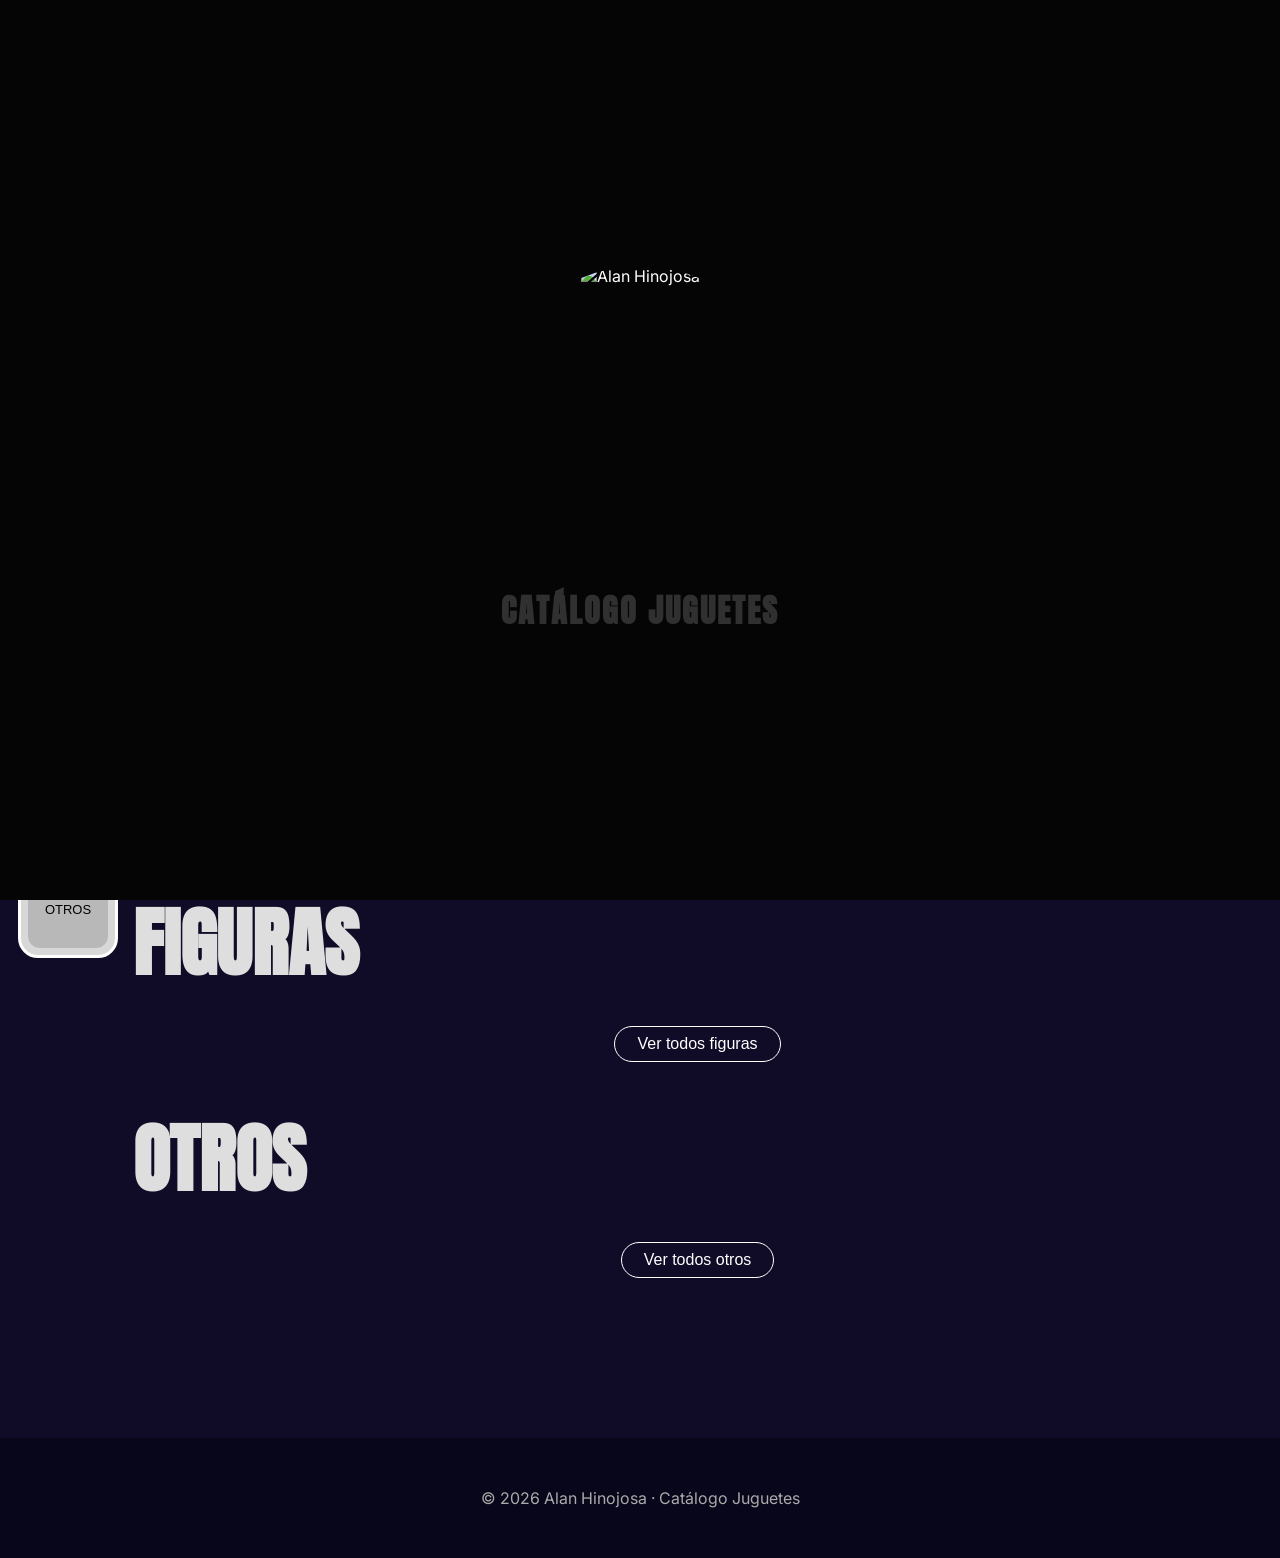
==== index.html @ dee99582 "Add files via upload" ====
<!DOCTYPE html>
<html lang="es">

<head>
    <meta charset="UTF-8">
    <meta name="viewport" content="width=device-width, initial-scale=1.0">
    <title>Alan Hinojosa | Catálogo Juguetes</title>
    <!-- CSS -->
    <link rel="stylesheet" href="css/estilos.css">
    <!-- Google Fonts -->
    <link rel="preconnect" href="https://fonts.googleapis.com">
    <link rel="preconnect" href="https://fonts.gstatic.com" crossorigin>
    <link
        href="https://fonts.googleapis.com/css2?family=Anton&family=Inter:wght@400;500;600;700;800&display=swap"
        rel="stylesheet"
    >
</head>

<body>
    
    <!-- PANTALLA DE BIENVENIDA -->
    <div id="pantalla-bienvenida">
        <div class="bienvenida-contenido">
            <div class="logo-bienvenida">
                <img src="img/logo.png" alt="Alan Hinojosa" >
            </div>
            <h1>CATÁLOGO JUGUETES</h1>
        </div>
    </div>


    <!-- NAVBAR -->
    <header class="navbar">
        <!-- LOGO -->
        <div class="navbar-logo">
            <div class="logo-circulo">
                <img src="img/logo.png" alt="Logo" >
            </div>
            <div class="logo-texto">
                <strong>Alan Hinojosa</strong>
                <span>
                    CATÁLOGO JUGUETES
                </span>
            </div>
        </div>

        <!-- MENU ESCRITORIO -->
        <nav class="menu-desktop">
            <a href="#inicio">
                Inicio
            </a>
            <a href="#catalogo">
                Catálogo
            </a>
            <a href="#contacto">
                Contacto
            </a>
        </nav>

        <!-- HAMBURGUESA -->
        <button class="boton-menu" id="boton-menu" aria-label="Abrir menú" >
            <span></span>
            <span></span>
            <span></span>
        </button>

    </header>


    <!-- MENU MOVIL -->
    <nav class="menu-movil" id="menu-movil" >
        <a href="#inicio">
            Inicio
        </a>
        <a href="#catalogo">
            Catálogo
        </a>
        <a href="#contacto">
            Contacto
        </a>
    </nav>


    <!-- CONTENIDO -->
    <main id="inicio">

        <!-- HERO -->
        <div class="hero-contenedor" id="hero-contenedor" >
            <div class="hero-slider" id="hero-slider" >
                <!-- JavaScript coloca las portadas -->
            </div>
            <!-- FLECHA IZQUIERDA -->
            <button class="hero-flecha hero-anterior" id="hero-anterior" aria-label="Anterior">
                &#10094;
            </button>
            <!-- FLECHA DERECHA -->
            <button class="hero-flecha hero-siguiente" id="hero-siguiente" aria-label="Siguiente">
                &#10095;
            </button>
            <!-- PUNTOS -->
            <div class="hero-puntos" id="hero-puntos">
            </div>
        </div>


        <!-- CURVA -->
        <div class="curva-hero"></div>


        <!-- CATALOGO -->
        <section class="catalogo" id="catalogo" >
            <!-- CATEGORIAS-->
            <aside class="categorias" id="categorias">
                <!-- JavaScript -->
            </aside>



            <!-- =============================================
                 PRODUCTOS
            ============================================== -->

            <div
                class="contenido-productos"
                id="contenido-productos"
            >

                <!-- JavaScript -->

                <div class="cargando">

                    Cargando catálogo...

                </div>

            </div>


        </section>



        <!-- =================================================
             FOOTER
        ================================================== -->

        <footer id="contacto">

            <p>
                © 2026 Alan Hinojosa · Catálogo Juguetes
            </p>

        </footer>


    </main>



    <!-- =====================================================
         JAVASCRIPT
    ====================================================== -->

    <script src="js/app.js"></script>


</body>

</html>
---- css/estilos.css ----
/* VARIABLES */
:root {
    --gris-superior: #b5b5b5;
    --fondo: #100c27;
    --tarjeta: #4d4a87;
    --verde: #aaff50;
    --blanco: #ffffff;
    --gris: #d8d8d8;
    --negro: #050505;
}


/* RESET */
* {
    margin: 0;
    padding: 0;
    box-sizing: border-box;
}

html {
    width: 100%;
    overflow-x: hidden;
    scroll-behavior: smooth;
}

body {
    margin: 0;
    padding: 0;
    width: 100%;
    min-width: 0;
    font-family: 'Inter', sans-serif;
    background: var(--fondo);
    color: white;
    overflow-x: hidden;
}

main {
    width: 100%;
    min-width: 0;
    overflow-x: hidden;
}


/* ============================================ */
/* ========== PANTALLA DE BIENVENIDA ========== */
/* ============================================ */
#pantalla-bienvenida {
    position: fixed;
    inset: 0;
    z-index: 9999;
    background: var(--negro);
    display: flex;
    align-items: center;
    justify-content: center;
    transition: opacity .8s ease, visibility .8s ease;
}

#pantalla-bienvenida.oculta {
    opacity: 0;
    visibility: hidden;
}

.bienvenida-contenido {
    text-align: center;
    animation: aparecerLogo 1.2s ease;
}

.logo-bienvenida {
    width: 300px;
    height: 300px;
    border-radius: 50%;
    overflow: hidden;
    background: #050505;
    margin: auto;
}

.logo-bienvenida img {
    width: 100%;
    height: 100%;
    object-fit: contain;
}

.bienvenida-contenido h1 {
    margin-top: 20px;
    font-family: 'Anton', sans-serif;
    color: rgb(49, 48, 48);
    letter-spacing: 2px;
}

@keyframes aparecerLogo {
    from {
        opacity: 0;
        transform: scale(.4);
    }
    60% {
        transform: scale(1.1);
    }
    to {
        opacity: 1;
        transform: scale(1);
    }
}


/* ============================================ */
/* ================== NAVBAR ================== */
/* ============================================ */
.navbar {
    position: fixed;
    top: 18px;
    left: 2.2vw;
    right: 2.2vw;
    height: 76px;
    z-index: 1000;
    padding: 8px 25px;
    border-radius: 50px;
    background: #0303038a;
    display: flex;
    align-items: center;
    justify-content: space-between;
}

.navbar-logo {
    display: flex;
    align-items: center;
    justify-content: flex-start;
    gap: 10px;
    height: 100%;
}

.logo-circulo {
    width: 58px;
    height: 58px;
    min-width: 58px;
    border-radius: 50%;
    overflow: hidden;
    background: #050505;
    display: flex;
    align-items: center;
    justify-content: center;
}

.logo-circulo img {
    width: 100%;
    height: 100%;
    object-fit: contain;
}

.logo-texto {
    display: flex;
    flex-direction: column;
    color: #ffdddd;
    line-height: 1;
}

.logo-texto strong {
    font-size: clamp(18px, 2vw, 27px);
    font-weight: 800;
}

.logo-texto span {
    margin-top: 5px;
    font-family: 'Anton', sans-serif;
    font-size: clamp(10px, 1vw, 15px);
}


.menu-desktop {
    display: flex;
    gap: 35px;
}

.menu-desktop a {
    color: #f1eded;
    text-decoration: none;
    font-weight: 600;
    transition: .3s;
}

.menu-desktop a:hover {
    color: var(--verde);
}


.boton-menu {
    width: 55px;
    height: 55px;
    padding: 0;
    margin: 0;
    border: none;
    background: transparent;
    cursor: pointer;
    display: flex;
    flex-direction: column;
    justify-content: center;
    align-items: center;
    gap: 7px;
    flex-shrink: 0;
}

.boton-menu span {
    width: 50px;
    height: 3px;
    background: #ffffff;
    border-radius: 5px;
}


/* ============================================ */
/* ================ MENU MOVIL ================ */
/* ============================================ */
.menu-movil {
    position: fixed;
    top: 105px;
    right: 3vw;
    z-index: 999;
    width: 230px;
    padding: 20px;
    border-radius: 20px;
    background: #0c0c0c8a;
    display: flex;
    flex-direction: column;
    gap: 8px;
    opacity: 0;
    visibility: hidden;
    transform: translateY(-15px);
    transition: .3s;
}

.menu-movil.abierto {
    opacity: 1;
    visibility: visible;
    transform: translateY(0);
}

.menu-movil a {
    padding: 13px;
    color: #ffffff;
    text-decoration: none;
    border-radius: 10px;
    font-weight: 600;
}

.menu-movil a:hover {
    background: var(--verde);
}



/* ============================================ */
/* =================== HERO =================== */
/* ============================================ */
.hero-contenedor {
    position: relative;
    width: 100%;
    height: clamp(380px, 55vw, 650px);
    overflow: hidden;
}

.hero-slider {
    width: 100%;
    height: 100%;
    position: relative;
}

.hero-slide {
    position: absolute;
    inset: 0;
    opacity: 0;
    transform: translateX(40px);
    transition: opacity .7s ease, transform .7s ease;
}

.hero-slide.activo {
    opacity: 1;
    transform: translateX(0);
}

.hero-slide img {
    width: 100%;
    height: 100%;
    object-fit: cover;
}

.hero-flecha {
    position: absolute;
    top: 50%;
    transform: translateY(-50%);
    background: transparent;
    border: none;
    color: rgb(244, 248, 248);
    font-size: clamp(50px, 7vw, 80px);
    cursor: pointer;
    z-index: 10;
}

.hero-anterior {
    left: 2vw;
}

.hero-siguiente {
    right: 2vw;
}


.hero-puntos {
    position: absolute;
    bottom: 50px;
    left: 50%;
    transform: translateX(-50%);
    display: flex;
    gap: 5px;
    z-index: 20;
}

.hero-punto {
    width: 12px;
    height: 12px;
    border: none;
    border-radius: 50%;
    background: #050505;
    cursor: pointer;
}

.hero-punto.activo {
    background: white;
}

.hero-sin-portadas {
    width: 100%;
    height: 100%;
    display: flex;
    align-items: center;
    justify-content: center;
    color: #111;
    font-size: clamp(18px, 3vw, 28px);
}


/* ============================================ */
/* ================== CURVA =================== */
/* ============================================ */
.curva-hero {
    height: 10px;
    position: relative;
    background: var(--fondo);
}

.curva-hero::after {
    content: "";
    position: absolute;
    left: -5%;
    right: -5%;
    bottom: -100px;
    height: 150px;
    background: var(--fondo);
    border-radius: 40% 40% 0 0;
}


/* ============================================ */
/* ================= CATALOGO ================= */
/* ============================================ */
.catalogo {
    position: relative;
    z-index: 5;
    display: grid;
    grid-template-columns: 95px 1fr;
    gap: 20px;
    padding: 30px 18px 100px;
    background: var(--fondo);
}


/* =====================================================
   CATEGORIAS
===================================================== */

.categorias {

    width: 100px;

    position: sticky;

    top: 110px;

    align-self: start;

    display: flex;

    flex-direction: column;

    gap: 7px;

    padding: 7px;

    border: 3px solid white;

    border-radius: 20px;

    background: #d8d8d8;

}


.categoria-boton {

    width: 100%;

    min-height: 78px;

    border: none;

    border-radius: 12px;

    background: #b8b8b8;

    cursor: pointer;

    font-size: 13px;

    transition: .3s;

}


.categoria-boton:hover {

    background: #d0d0d0;

}


.categoria-boton.activo {

    background: var(--verde);

}


/* =====================================================
   SECCIONES
===================================================== */

.seccion-productos {

    margin-bottom: 60px;

    scroll-margin-top: 120px;

}


.titulo-seccion {

    font-family: 'Anton', sans-serif;

    font-size: clamp(45px, 6vw, 75px);

    color: #dedede;

    line-height: 1;

    margin-bottom: 20px;

}


/* =====================================================
   GRID
===================================================== */

.grid-productos {

    display: grid;

    grid-template-columns:

        repeat(4, minmax(0, 1fr));

    gap: 10px;

}


/* =====================================================
   TARJETA
===================================================== */

.tarjeta {

    background: var(--fondo);

    border: 1.5px solid white;

    border-radius: 20px;

    padding: 7px;

    transition: .3s;

}


.tarjeta:hover {

    transform: translateY(-6px);

}


.tarjeta-imagen {

    padding: 5px;
    padding-top: 10px;
    width: 100%;
    height: 130px;

    aspect-ratio: 1 / 1;

    border-radius: 10px 10px 0px 0px;

    overflow: hidden;

    background: #ffffff;

}


.tarjeta-imagen img {

    width: 100%;

   

    object-fit: cover;

}


.tarjeta-info {

    padding: 10px 3px 4px;

}


.tarjeta-titulo {

    min-height: 42px;

    font-size: clamp(12px, 1.2vw, 15px);

    line-height: 1.3;

    font-weight: 700;

}


.tarjeta-precio {

    margin-top: 7px;

    color: var(--verde);

    font-size: clamp(24px, 2.3vw, 30px);

    font-weight: 800;

}


/* =====================================================
   BOTON
===================================================== */

.boton-ver-todos {

    display: block;

    margin: 25px auto 0;

    padding: 8px 22px;

    background: transparent;

    color: white;

    border: 1.5px solid white;

    border-radius: 30px;

    font-size: 16px;

    cursor: pointer;

    transition: .3s;

}


.boton-ver-todos:hover {

    background: white;

    color: var(--fondo);

}


/* =====================================================
   CARGANDO
===================================================== */

.cargando {

    padding: 80px 20px;

    text-align: center;

    font-size: 18px;

}


/* =====================================================
   FOOTER
===================================================== */

footer {

    padding: 50px 20px;

    text-align: center;

    color: #aaa;

    background: #08061a;

}


/* =====================================================
   TABLET
===================================================== */

@media (max-width: 900px) {

    .menu-desktop {

        display: none;

    }


    .grid-productos {

        grid-template-columns:

            repeat(3, minmax(0, 1fr));

    }

}


/* =====================================================
   MOVIL
===================================================== */

@media (max-width: 650px) {

    .navbar {

        top: 12px;

        left: 18px;

        right: 27px;

        height: 68px;

        padding: 5px 14px;

        border-radius: 50px;

        display: flex;

        align-items: center;

        justify-content: space-between;

    }


    .navbar-logo {

        height: 100%;

        display: flex;

        align-items: center;

        gap: 8px;

        min-width: 0;

    }


    .logo-circulo {

        width: 50px;

        height: 50px;

        min-width: 50px;

    }


    .logo-texto {

        justify-content: center;

        height: 100%;

    }


    .logo-texto strong {

        font-size: 17px;

        line-height: 1;

        white-space: nowrap;

    }


    .logo-texto span {

        margin-top: 4px;

        font-size: 9px;

        line-height: 1;

        white-space: nowrap;

    }


    .boton-menu {

        width: 48px;

        height: 48px;

        min-width: 48px;

        display: flex;

        align-items: center;

        justify-content: center;

        gap: 6px;

    }


    .boton-menu span {

        width: 42px;

        height: 3px;

    }


    .hero {

        padding-top: 90px;

    }


    .hero-contenedor {

        height: 380px;

    }


    .hero-flecha {

        font-size: 45px;

    }


    .catalogo {

        display: block;

        padding:

            25px

            18px

            80px;

    }


    .categorias {

        position: sticky;

        top: 90px;

        z-index: 50;

        width: 100%;

        flex-direction: row;

        overflow-x: auto;

        margin-bottom: 30px;

    }


    .categoria-boton {

        min-width: 80px;

        min-height: 55px;

        flex-shrink: 0;

    }


    .grid-productos {

        grid-template-columns:

            repeat(2, minmax(0, 1fr));

    }


    .titulo-seccion {

        font-size: 50px;

    }

}


/* =====================================================
   MOVIL PEQUEÑO
===================================================== */

@media (max-width: 400px) {

    .titulo-seccion {

        font-size: 43px;

    }


    .tarjeta-titulo {

        font-size: 11px;

    }


    .tarjeta-precio {

        font-size: 23px;

    }

}
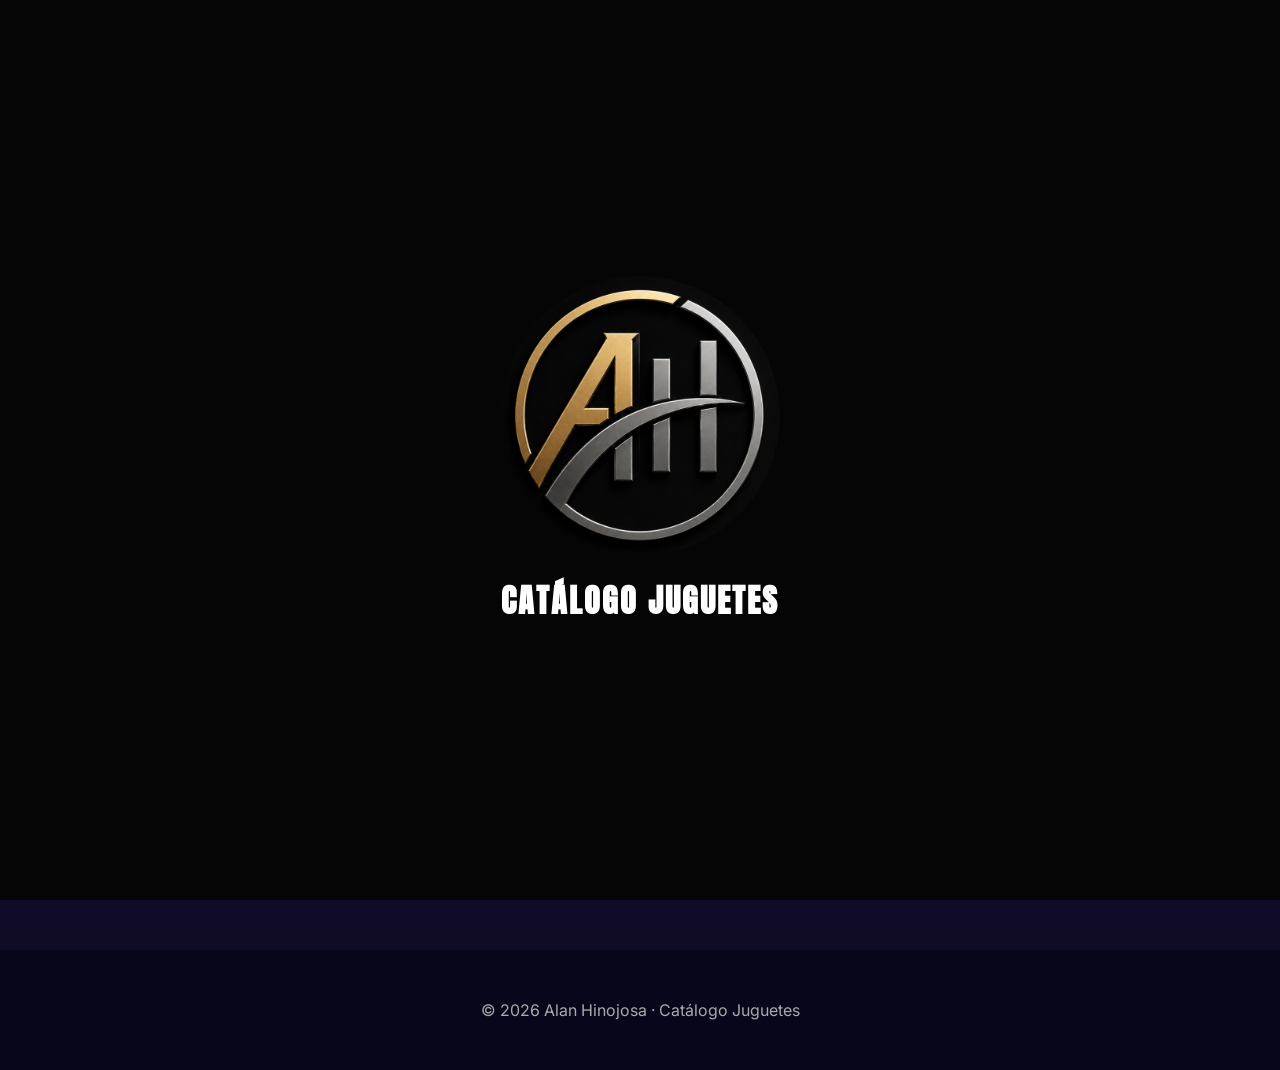
==== commit 736988fa: "Add files via upload" ====
--- a/index.html
+++ b/index.html
@@ -2,118 +2,273 @@
 <html lang="es">
 
 <head>
+
     <meta charset="UTF-8">
-    <meta name="viewport" content="width=device-width, initial-scale=1.0">
+
+    <meta
+        name="viewport"
+        content="width=device-width, initial-scale=1.0"
+    >
+
     <title>Alan Hinojosa | Catálogo Juguetes</title>
+
     <!-- CSS -->
-    <link rel="stylesheet" href="css/estilos.css">
+    <link
+        rel="stylesheet"
+        href="css/estilos.css"
+    >
+
     <!-- Google Fonts -->
     <link rel="preconnect" href="https://fonts.googleapis.com">
-    <link rel="preconnect" href="https://fonts.gstatic.com" crossorigin>
+
+    <link
+        rel="preconnect"
+        href="https://fonts.gstatic.com"
+        crossorigin
+    >
+
     <link
         href="https://fonts.googleapis.com/css2?family=Anton&family=Inter:wght@400;500;600;700;800&display=swap"
         rel="stylesheet"
     >
+
 </head>
 
+
 <body>
-    
-    <!-- PANTALLA DE BIENVENIDA -->
-    <div id="pantalla-bienvenida">
-        <div class="bienvenida-contenido">
-            <div class="logo-bienvenida">
-                <img src="img/logo.png" alt="Alan Hinojosa" >
-            </div>
-            <h1>CATÁLOGO JUGUETES</h1>
+
+
+    <!-- =====================================================
+         PANTALLA DE BIENVENIDA
+    ====================================================== -->
+
+    <div
+        id="pantalla-bienvenida"
+    >
+
+        <div
+            class="bienvenida-contenido"
+        >
+
+            <div
+                class="logo-bienvenida"
+            >
+
+                <img
+                    src="img/Logo.png"
+                    alt="Alan Hinojosa"
+                >
+
+            </div>
+
+            <h1>
+                CATÁLOGO JUGUETES
+            </h1>
+
         </div>
+
     </div>
 
 
-    <!-- NAVBAR -->
-    <header class="navbar">
+    <!-- =====================================================
+         NAVBAR
+    ====================================================== -->
+
+    <header
+        class="navbar"
+    >
+
         <!-- LOGO -->
-        <div class="navbar-logo">
-            <div class="logo-circulo">
-                <img src="img/logo.png" alt="Logo" >
-            </div>
-            <div class="logo-texto">
-                <strong>Alan Hinojosa</strong>
+
+        <div
+            class="navbar-logo"
+        >
+
+            <div
+                class="logo-circulo"
+            >
+
+                <img
+                    src="img/Logo.png"
+                    alt="Logo"
+                >
+
+            </div>
+
+
+            <div
+                class="logo-texto"
+            >
+
+                <strong>
+                    Alan Hinojosa
+                </strong>
+
                 <span>
                     CATÁLOGO JUGUETES
                 </span>
-            </div>
+
+            </div>
+
         </div>
 
+
         <!-- MENU ESCRITORIO -->
-        <nav class="menu-desktop">
+
+        <nav
+            class="menu-desktop"
+        >
+
             <a href="#inicio">
                 Inicio
             </a>
+
             <a href="#catalogo">
                 Catálogo
             </a>
+
             <a href="#contacto">
                 Contacto
             </a>
+
         </nav>
 
-        <!-- HAMBURGUESA -->
-        <button class="boton-menu" id="boton-menu" aria-label="Abrir menú" >
+
+        <!-- BOTON MENU -->
+
+        <button
+            class="boton-menu"
+            id="boton-menu"
+            aria-label="Abrir menú"
+            aria-expanded="false"
+        >
+
             <span></span>
             <span></span>
             <span></span>
+
         </button>
 
     </header>
 
 
-    <!-- MENU MOVIL -->
-    <nav class="menu-movil" id="menu-movil" >
+    <!-- =====================================================
+         MENU MOVIL
+    ====================================================== -->
+
+    <nav
+        class="menu-movil"
+        id="menu-movil"
+    >
+
         <a href="#inicio">
             Inicio
         </a>
+
         <a href="#catalogo">
             Catálogo
         </a>
+
         <a href="#contacto">
             Contacto
         </a>
+
     </nav>
 
 
-    <!-- CONTENIDO -->
+    <!-- =====================================================
+         CONTENIDO
+    ====================================================== -->
+
     <main id="inicio">
 
-        <!-- HERO -->
-        <div class="hero-contenedor" id="hero-contenedor" >
-            <div class="hero-slider" id="hero-slider" >
-                <!-- JavaScript coloca las portadas -->
-            </div>
+
+        <!-- =================================================
+             HERO
+        ================================================== -->
+
+        <section
+            class="hero-contenedor"
+            id="hero-contenedor"
+        >
+
+            <div
+                class="hero-slider"
+                id="hero-slider"
+            >
+
+                <div
+                    class="hero-cargando"
+                >
+                    Cargando...
+                </div>
+
+            </div>
+
+
             <!-- FLECHA IZQUIERDA -->
-            <button class="hero-flecha hero-anterior" id="hero-anterior" aria-label="Anterior">
+
+            <button
+                class="hero-flecha hero-anterior"
+                id="hero-anterior"
+                aria-label="Portada anterior"
+            >
                 &#10094;
             </button>
+
+
             <!-- FLECHA DERECHA -->
-            <button class="hero-flecha hero-siguiente" id="hero-siguiente" aria-label="Siguiente">
+
+            <button
+                class="hero-flecha hero-siguiente"
+                id="hero-siguiente"
+                aria-label="Portada siguiente"
+            >
                 &#10095;
             </button>
+
+
             <!-- PUNTOS -->
-            <div class="hero-puntos" id="hero-puntos">
-            </div>
-        </div>
+
+            <div
+                class="hero-puntos"
+                id="hero-puntos"
+            ></div>
+
+        </section>
 
 
         <!-- CURVA -->
-        <div class="curva-hero"></div>
-
-
-        <!-- CATALOGO -->
-        <section class="catalogo" id="catalogo" >
-            <!-- CATEGORIAS-->
-            <aside class="categorias" id="categorias">
-                <!-- JavaScript -->
+
+        <div
+            class="curva-hero"
+        ></div>
+
+
+        <!-- =================================================
+             CATALOGO
+        ================================================== -->
+
+        <section
+            class="catalogo"
+            id="catalogo"
+        >
+
+
+            <!-- =============================================
+                 CATEGORIAS
+            ============================================== -->
+
+            <aside
+                class="categorias"
+                id="categorias"
+            >
+
+                <div class="categorias-cargando">
+                    Cargando...
+                </div>
+
             </aside>
-
 
 
             <!-- =============================================
@@ -125,26 +280,25 @@
                 id="contenido-productos"
             >
 
-                <!-- JavaScript -->
-
-                <div class="cargando">
-
+                <div
+                    class="cargando"
+                >
                     Cargando catálogo...
-
                 </div>
 
             </div>
 
 
         </section>
-
 
 
         <!-- =================================================
              FOOTER
         ================================================== -->
 
-        <footer id="contacto">
+        <footer
+            id="contacto"
+        >
 
             <p>
                 © 2026 Alan Hinojosa · Catálogo Juguetes
@@ -156,12 +310,11 @@
     </main>
 
 
-
-    <!-- =====================================================
-         JAVASCRIPT
-    ====================================================== -->
-
-    <script src="js/app.js"></script>
+    <!-- JAVASCRIPT -->
+
+    <script
+        src="js/app.js"
+    ></script>
 
 
 </body>
--- a/css/estilos.css
+++ b/css/estilos.css
@@ -1,625 +1,1078 @@
-/* VARIABLES */
+/* =====================================================
+   VARIABLES
+===================================================== */
+
 :root {
-    --gris-superior: #b5b5b5;
+
     --fondo: #100c27;
+
     --tarjeta: #4d4a87;
+
     --verde: #aaff50;
+
     --blanco: #ffffff;
+
     --gris: #d8d8d8;
+
     --negro: #050505;
-}
-
-
-/* RESET */
+
+}
+
+
+/* =====================================================
+   RESET
+===================================================== */
+
 * {
+
     margin: 0;
+
     padding: 0;
+
     box-sizing: border-box;
-}
+
+}
+
 
 html {
+
     width: 100%;
+
     overflow-x: hidden;
+
     scroll-behavior: smooth;
-}
+
+}
+
 
 body {
+
+    width: 100%;
+
+    min-width: 0;
+
+    font-family: 'Inter', sans-serif;
+
+    background: var(--fondo);
+
+    color: white;
+
+    overflow-x: hidden;
+
+}
+
+
+main {
+
+    width: 100%;
+
+    min-width: 0;
+
+}
+
+
+/* =====================================================
+   PANTALLA DE BIENVENIDA
+===================================================== */
+
+#pantalla-bienvenida {
+
+    position: fixed;
+
+    inset: 0;
+
+    z-index: 9999;
+
+    background: var(--negro);
+
+    display: flex;
+
+    align-items: center;
+
+    justify-content: center;
+
+    transition:
+        opacity .8s ease,
+        visibility .8s ease;
+
+}
+
+
+#pantalla-bienvenida.oculta {
+
+    opacity: 0;
+
+    visibility: hidden;
+
+}
+
+
+.bienvenida-contenido {
+
+    text-align: center;
+
+    animation:
+        aparecerLogo 1.2s ease;
+
+}
+
+
+.logo-bienvenida {
+
+    width: 280px;
+
+    height: 280px;
+
+    border-radius: 50%;
+
+    overflow: hidden;
+
+    background: #050505;
+
+    margin: auto;
+
+}
+
+
+.logo-bienvenida img {
+
+    width: 100%;
+
+    height: 100%;
+
+    object-fit: contain;
+
+}
+
+
+.bienvenida-contenido h1 {
+
+    margin-top: 20px;
+
+    font-family: 'Anton', sans-serif;
+
+    color: white;
+
+    letter-spacing: 2px;
+
+}
+
+
+@keyframes aparecerLogo {
+
+    from {
+
+        opacity: 0;
+
+        transform: scale(.4);
+
+    }
+
+    60% {
+
+        transform: scale(1.1);
+
+    }
+
+    to {
+
+        opacity: 1;
+
+        transform: scale(1);
+
+    }
+
+}
+
+
+/* =====================================================
+   NAVBAR
+===================================================== */
+
+.navbar {
+
+    position: fixed;
+
+    top: 18px;
+
+    left: 2.2vw;
+
+    right: 2.2vw;
+
+    height: 76px;
+
+    z-index: 1000;
+
+    padding: 8px 25px;
+
+    border-radius: 50px;
+
+    background: rgba(3, 3, 3, .72);
+
+    backdrop-filter: blur(10px);
+
+    -webkit-backdrop-filter: blur(10px);
+
+    display: flex;
+
+    align-items: center;
+
+    justify-content: space-between;
+
+}
+
+
+.navbar-logo {
+
+    display: flex;
+
+    align-items: center;
+
+    gap: 10px;
+
+    height: 100%;
+
+    min-width: 0;
+
+}
+
+
+.logo-circulo {
+
+    width: 58px;
+
+    height: 58px;
+
+    min-width: 58px;
+
+    border-radius: 50%;
+
+    overflow: hidden;
+
+    background: #050505;
+
+    display: flex;
+
+    align-items: center;
+
+    justify-content: center;
+
+}
+
+
+.logo-circulo img {
+
+    width: 100%;
+
+    height: 100%;
+
+    object-fit: contain;
+
+}
+
+
+.logo-texto {
+
+    display: flex;
+
+    flex-direction: column;
+
+    color: #ffdddd;
+
+    line-height: 1;
+
+}
+
+
+.logo-texto strong {
+
+    font-size:
+        clamp(18px, 2vw, 27px);
+
+    font-weight: 800;
+
+}
+
+
+.logo-texto span {
+
+    margin-top: 5px;
+
+    font-family: 'Anton', sans-serif;
+
+    font-size:
+        clamp(10px, 1vw, 15px);
+
+}
+
+
+/* =====================================================
+   MENU ESCRITORIO
+===================================================== */
+
+.menu-desktop {
+
+    display: flex;
+
+    align-items: center;
+
+    gap: 35px;
+
+}
+
+
+.menu-desktop a {
+
+    color: white;
+
+    text-decoration: none;
+
+    font-weight: 600;
+
+    transition: .3s;
+
+}
+
+
+.menu-desktop a:hover {
+
+    color: var(--verde);
+
+}
+
+
+/* =====================================================
+   BOTON HAMBURGUESA
+===================================================== */
+
+.boton-menu {
+
+    width: 55px;
+
+    height: 55px;
+
+    padding: 0;
+
     margin: 0;
-    padding: 0;
+
+    border: none;
+
+    background: transparent;
+
+    cursor: pointer;
+
+    display: none;
+
+    flex-direction: column;
+
+    justify-content: center;
+
+    align-items: center;
+
+    gap: 7px;
+
+    flex-shrink: 0;
+
+}
+
+
+.boton-menu span {
+
+    width: 42px;
+
+    height: 3px;
+
+    background: white;
+
+    border-radius: 5px;
+
+    transition: .3s;
+
+}
+
+
+.boton-menu.abierto span:nth-child(1) {
+
+    transform:
+        translateY(10px)
+        rotate(45deg);
+
+}
+
+
+.boton-menu.abierto span:nth-child(2) {
+
+    opacity: 0;
+
+}
+
+
+.boton-menu.abierto span:nth-child(3) {
+
+    transform:
+        translateY(-10px)
+        rotate(-45deg);
+
+}
+
+
+/* =====================================================
+   MENU MOVIL
+===================================================== */
+
+.menu-movil {
+
+    position: fixed;
+
+    top: 95px;
+
+    right: 3vw;
+
+    z-index: 999;
+
+    width: 230px;
+
+    padding: 15px;
+
+    border-radius: 20px;
+
+    background: rgba(12, 12, 12, .92);
+
+    backdrop-filter: blur(10px);
+
+    display: flex;
+
+    flex-direction: column;
+
+    gap: 5px;
+
+    opacity: 0;
+
+    visibility: hidden;
+
+    transform: translateY(-15px);
+
+    transition: .3s;
+
+}
+
+
+.menu-movil.abierto {
+
+    opacity: 1;
+
+    visibility: visible;
+
+    transform: translateY(0);
+
+}
+
+
+.menu-movil a {
+
+    padding: 13px;
+
+    color: white;
+
+    text-decoration: none;
+
+    border-radius: 10px;
+
+    font-weight: 600;
+
+}
+
+
+.menu-movil a:hover {
+
+    background: var(--verde);
+
+    color: var(--fondo);
+
+}
+
+
+/* =====================================================
+   HERO
+===================================================== */
+
+.hero-contenedor {
+
+    position: relative;
+
     width: 100%;
+
+    height:
+        clamp(380px, 55vw, 650px);
+
+    overflow: hidden;
+
+    background: #d8d8d8;
+
+}
+
+
+.hero-slider {
+
+    width: 100%;
+
+    height: 100%;
+
+    position: relative;
+
+}
+
+
+.hero-slide {
+
+    position: absolute;
+
+    inset: 0;
+
+    opacity: 0;
+
+    transform: translateX(40px);
+
+    transition:
+        opacity .7s ease,
+        transform .7s ease;
+
+    pointer-events: none;
+
+}
+
+
+.hero-slide.activo {
+
+    opacity: 1;
+
+    transform: translateX(0);
+
+    pointer-events: auto;
+
+}
+
+
+.hero-slide img {
+
+    width: 100%;
+
+    height: 100%;
+
+    object-fit: cover;
+
+    display: block;
+
+}
+
+
+.hero-flecha {
+
+    position: absolute;
+
+    top: 50%;
+
+    transform: translateY(-50%);
+
+    background: transparent;
+
+    border: none;
+
+    color: white;
+
+    font-size:
+        clamp(50px, 7vw, 80px);
+
+    cursor: pointer;
+
+    z-index: 10;
+
+    text-shadow:
+        0 2px 10px rgba(0,0,0,.5);
+
+    transition: .3s;
+
+}
+
+
+.hero-flecha:hover {
+
+    color: var(--verde);
+
+    transform:
+        translateY(-50%)
+        scale(1.1);
+
+}
+
+
+.hero-anterior {
+
+    left: 2vw;
+
+}
+
+
+.hero-siguiente {
+
+    right: 2vw;
+
+}
+
+
+/* =====================================================
+   PUNTOS HERO
+===================================================== */
+
+.hero-puntos {
+
+    position: absolute;
+
+    bottom: 48px;
+
+    left: 50%;
+
+    transform: translateX(-50%);
+
+    display: flex;
+
+    gap: 8px;
+
+    z-index: 20;
+
+}
+
+
+.hero-punto {
+
+    width: 12px;
+
+    height: 12px;
+
+    border: 2px solid white;
+
+    border-radius: 50%;
+
+    background: rgba(0,0,0,.4);
+
+    cursor: pointer;
+
+    transition: .3s;
+
+}
+
+
+.hero-punto.activo {
+
+    background: white;
+
+    transform: scale(1.15);
+
+}
+
+
+.hero-sin-portadas,
+.hero-cargando {
+
+    width: 100%;
+
+    height: 100%;
+
+    display: flex;
+
+    align-items: center;
+
+    justify-content: center;
+
+    color: #222;
+
+    font-size: 20px;
+
+}
+
+
+/* =====================================================
+   CURVA
+===================================================== */
+
+.curva-hero {
+
+    height: 10px;
+
+    position: relative;
+
+    background: var(--fondo);
+
+}
+
+
+.curva-hero::after {
+
+    content: "";
+
+    position: absolute;
+
+    left: -5%;
+
+    right: -5%;
+
+    bottom: -100px;
+
+    height: 150px;
+
+    background: var(--fondo);
+
+    border-radius:
+        40% 40% 0 0;
+
+}
+
+
+/* =====================================================
+   CATALOGO
+===================================================== */
+
+.catalogo {
+
+    position: relative;
+
+    z-index: 5;
+
+    display: grid;
+
+    grid-template-columns:
+        95px minmax(0, 1fr);
+
+    gap: 25px;
+
+    padding:
+        30px 18px 100px;
+
+    background: var(--fondo);
+
+}
+
+
+/* =====================================================
+   CATEGORIAS
+===================================================== */
+
+.categorias {
+
+    width: 95px;
+
+    position: sticky;
+
+    top: 110px;
+
+    align-self: start;
+
+    display: flex;
+
+    flex-direction: column;
+
+    gap: 7px;
+
+    padding: 7px;
+
+    border: 3px solid white;
+
+    border-radius: 20px;
+
+    background: #d8d8d8;
+
+}
+
+
+.categoria-boton {
+
+    width: 100%;
+
+    min-height: 78px;
+
+    border: none;
+
+    border-radius: 12px;
+
+    background: #b8b8b8;
+
+    cursor: pointer;
+
+    font-size: 13px;
+
+    font-weight: 700;
+
+    transition: .3s;
+
+    padding: 5px;
+
+}
+
+
+.categoria-boton:hover {
+
+    background: #d0d0d0;
+
+}
+
+
+.categoria-boton.activo {
+
+    background: var(--verde);
+
+}
+
+
+.categorias-cargando {
+
+    color: #222;
+
+    font-size: 11px;
+
+    text-align: center;
+
+    padding: 15px 2px;
+
+}
+
+
+/* =====================================================
+   CONTENIDO
+===================================================== */
+
+.contenido-productos {
+
+    width: 100%;
+
     min-width: 0;
-    font-family: 'Inter', sans-serif;
+
+}
+
+
+/* =====================================================
+   SECCIONES
+===================================================== */
+
+.seccion-productos {
+
+    margin-bottom: 70px;
+
+    scroll-margin-top: 120px;
+
+}
+
+
+.titulo-seccion {
+
+    font-family: 'Anton', sans-serif;
+
+    font-size:
+        clamp(45px, 6vw, 75px);
+
+    color: #dedede;
+
+    line-height: 1;
+
+    margin-bottom: 20px;
+
+}
+
+
+/* =====================================================
+   GRID
+===================================================== */
+
+.grid-productos {
+
+    width: 100%;
+
+    display: grid;
+
+    grid-template-columns:
+        repeat(4, minmax(0, 1fr));
+
+    gap: 10px;
+
+}
+
+
+/* =====================================================
+   TARJETA
+===================================================== */
+
+.tarjeta {
+
     background: var(--fondo);
+
+    border: 1.5px solid white;
+
+    border-radius: 20px;
+
+    padding: 7px;
+
+    overflow: hidden;
+
+    transition: .3s;
+
+}
+
+
+.tarjeta:hover {
+
+    transform:
+        translateY(-6px);
+
+}
+
+
+/* =====================================================
+   IMAGEN
+===================================================== */
+
+.tarjeta-imagen {
+
+    width: 100%;
+
+    height: 160px;
+
+    padding: 5px;
+
+    border-radius:
+        10px 10px 0 0;
+
+    overflow: hidden;
+
+    background: white;
+
+    display: flex;
+
+    align-items: center;
+
+    justify-content: center;
+
+}
+
+
+.tarjeta-imagen img {
+
+    width: 100%;
+
+    height: 100%;
+
+    object-fit: contain;
+
+    display: block;
+
+}
+
+
+/* =====================================================
+   INFORMACION
+===================================================== */
+
+.tarjeta-info {
+
+    padding:
+        10px 3px 5px;
+
+}
+
+
+.tarjeta-titulo {
+
+    min-height: 42px;
+
+    font-size:
+        clamp(12px, 1.2vw, 15px);
+
+    line-height: 1.3;
+
+    font-weight: 700;
+
+}
+
+
+.tarjeta-precio {
+
+    margin-top: 7px;
+
+    color: var(--verde);
+
+    font-size:
+        clamp(24px, 2.3vw, 30px);
+
+    font-weight: 800;
+
+}
+
+
+/* =====================================================
+   BOTON VER TODOS
+===================================================== */
+
+.boton-ver-todos {
+
+    display: block;
+
+    margin:
+        25px auto 0;
+
+    padding:
+        9px 24px;
+
+    background: transparent;
+
     color: white;
-    overflow-x: hidden;
-}
-
-main {
-    width: 100%;
-    min-width: 0;
-    overflow-x: hidden;
-}
-
-
-/* ============================================ */
-/* ========== PANTALLA DE BIENVENIDA ========== */
-/* ============================================ */
-#pantalla-bienvenida {
-    position: fixed;
-    inset: 0;
-    z-index: 9999;
-    background: var(--negro);
-    display: flex;
-    align-items: center;
-    justify-content: center;
-    transition: opacity .8s ease, visibility .8s ease;
-}
-
-#pantalla-bienvenida.oculta {
-    opacity: 0;
-    visibility: hidden;
-}
-
-.bienvenida-contenido {
+
+    border:
+        1.5px solid white;
+
+    border-radius: 30px;
+
+    font-size: 16px;
+
+    cursor: pointer;
+
+    transition: .3s;
+
+}
+
+
+.boton-ver-todos:hover {
+
+    background: white;
+
+    color: var(--fondo);
+
+}
+
+
+/* =====================================================
+   CARGANDO
+===================================================== */
+
+.cargando {
+
+    padding: 80px 20px;
+
     text-align: center;
-    animation: aparecerLogo 1.2s ease;
-}
-
-.logo-bienvenida {
-    width: 300px;
-    height: 300px;
-    border-radius: 50%;
-    overflow: hidden;
-    background: #050505;
-    margin: auto;
-}
-
-.logo-bienvenida img {
-    width: 100%;
-    height: 100%;
-    object-fit: contain;
-}
-
-.bienvenida-contenido h1 {
-    margin-top: 20px;
-    font-family: 'Anton', sans-serif;
-    color: rgb(49, 48, 48);
-    letter-spacing: 2px;
-}
-
-@keyframes aparecerLogo {
-    from {
-        opacity: 0;
-        transform: scale(.4);
-    }
-    60% {
-        transform: scale(1.1);
-    }
-    to {
-        opacity: 1;
-        transform: scale(1);
-    }
-}
-
-
-/* ============================================ */
-/* ================== NAVBAR ================== */
-/* ============================================ */
-.navbar {
-    position: fixed;
-    top: 18px;
-    left: 2.2vw;
-    right: 2.2vw;
-    height: 76px;
-    z-index: 1000;
-    padding: 8px 25px;
-    border-radius: 50px;
-    background: #0303038a;
-    display: flex;
-    align-items: center;
-    justify-content: space-between;
-}
-
-.navbar-logo {
-    display: flex;
-    align-items: center;
-    justify-content: flex-start;
-    gap: 10px;
-    height: 100%;
-}
-
-.logo-circulo {
-    width: 58px;
-    height: 58px;
-    min-width: 58px;
-    border-radius: 50%;
-    overflow: hidden;
-    background: #050505;
-    display: flex;
-    align-items: center;
-    justify-content: center;
-}
-
-.logo-circulo img {
-    width: 100%;
-    height: 100%;
-    object-fit: contain;
-}
-
-.logo-texto {
-    display: flex;
-    flex-direction: column;
-    color: #ffdddd;
-    line-height: 1;
-}
-
-.logo-texto strong {
-    font-size: clamp(18px, 2vw, 27px);
-    font-weight: 800;
-}
-
-.logo-texto span {
-    margin-top: 5px;
-    font-family: 'Anton', sans-serif;
-    font-size: clamp(10px, 1vw, 15px);
-}
-
-
-.menu-desktop {
-    display: flex;
-    gap: 35px;
-}
-
-.menu-desktop a {
-    color: #f1eded;
-    text-decoration: none;
-    font-weight: 600;
-    transition: .3s;
-}
-
-.menu-desktop a:hover {
-    color: var(--verde);
-}
-
-
-.boton-menu {
-    width: 55px;
-    height: 55px;
-    padding: 0;
-    margin: 0;
-    border: none;
-    background: transparent;
-    cursor: pointer;
-    display: flex;
-    flex-direction: column;
-    justify-content: center;
-    align-items: center;
-    gap: 7px;
-    flex-shrink: 0;
-}
-
-.boton-menu span {
-    width: 50px;
-    height: 3px;
-    background: #ffffff;
-    border-radius: 5px;
-}
-
-
-/* ============================================ */
-/* ================ MENU MOVIL ================ */
-/* ============================================ */
-.menu-movil {
-    position: fixed;
-    top: 105px;
-    right: 3vw;
-    z-index: 999;
-    width: 230px;
-    padding: 20px;
-    border-radius: 20px;
-    background: #0c0c0c8a;
-    display: flex;
-    flex-direction: column;
-    gap: 8px;
-    opacity: 0;
-    visibility: hidden;
-    transform: translateY(-15px);
-    transition: .3s;
-}
-
-.menu-movil.abierto {
-    opacity: 1;
-    visibility: visible;
-    transform: translateY(0);
-}
-
-.menu-movil a {
-    padding: 13px;
-    color: #ffffff;
-    text-decoration: none;
-    border-radius: 10px;
-    font-weight: 600;
-}
-
-.menu-movil a:hover {
-    background: var(--verde);
-}
-
-
-
-/* ============================================ */
-/* =================== HERO =================== */
-/* ============================================ */
-.hero-contenedor {
-    position: relative;
-    width: 100%;
-    height: clamp(380px, 55vw, 650px);
-    overflow: hidden;
-}
-
-.hero-slider {
-    width: 100%;
-    height: 100%;
-    position: relative;
-}
-
-.hero-slide {
-    position: absolute;
-    inset: 0;
-    opacity: 0;
-    transform: translateX(40px);
-    transition: opacity .7s ease, transform .7s ease;
-}
-
-.hero-slide.activo {
-    opacity: 1;
-    transform: translateX(0);
-}
-
-.hero-slide img {
-    width: 100%;
-    height: 100%;
-    object-fit: cover;
-}
-
-.hero-flecha {
-    position: absolute;
-    top: 50%;
-    transform: translateY(-50%);
-    background: transparent;
-    border: none;
-    color: rgb(244, 248, 248);
-    font-size: clamp(50px, 7vw, 80px);
-    cursor: pointer;
-    z-index: 10;
-}
-
-.hero-anterior {
-    left: 2vw;
-}
-
-.hero-siguiente {
-    right: 2vw;
-}
-
-
-.hero-puntos {
-    position: absolute;
-    bottom: 50px;
-    left: 50%;
-    transform: translateX(-50%);
-    display: flex;
-    gap: 5px;
-    z-index: 20;
-}
-
-.hero-punto {
-    width: 12px;
-    height: 12px;
-    border: none;
-    border-radius: 50%;
-    background: #050505;
-    cursor: pointer;
-}
-
-.hero-punto.activo {
-    background: white;
-}
-
-.hero-sin-portadas {
-    width: 100%;
-    height: 100%;
-    display: flex;
-    align-items: center;
-    justify-content: center;
-    color: #111;
-    font-size: clamp(18px, 3vw, 28px);
-}
-
-
-/* ============================================ */
-/* ================== CURVA =================== */
-/* ============================================ */
-.curva-hero {
-    height: 10px;
-    position: relative;
-    background: var(--fondo);
-}
-
-.curva-hero::after {
-    content: "";
-    position: absolute;
-    left: -5%;
-    right: -5%;
-    bottom: -100px;
-    height: 150px;
-    background: var(--fondo);
-    border-radius: 40% 40% 0 0;
-}
-
-
-/* ============================================ */
-/* ================= CATALOGO ================= */
-/* ============================================ */
-.catalogo {
-    position: relative;
-    z-index: 5;
-    display: grid;
-    grid-template-columns: 95px 1fr;
-    gap: 20px;
-    padding: 30px 18px 100px;
-    background: var(--fondo);
-}
-
-
-/* =====================================================
-   CATEGORIAS
-===================================================== */
-
-.categorias {
-
-    width: 100px;
-
-    position: sticky;
-
-    top: 110px;
-
-    align-self: start;
-
-    display: flex;
-
-    flex-direction: column;
-
-    gap: 7px;
-
-    padding: 7px;
-
-    border: 3px solid white;
-
-    border-radius: 20px;
-
-    background: #d8d8d8;
-
-}
-
-
-.categoria-boton {
-
-    width: 100%;
-
-    min-height: 78px;
-
-    border: none;
-
-    border-radius: 12px;
-
-    background: #b8b8b8;
-
-    cursor: pointer;
-
-    font-size: 13px;
-
-    transition: .3s;
-
-}
-
-
-.categoria-boton:hover {
-
-    background: #d0d0d0;
-
-}
-
-
-.categoria-boton.activo {
-
-    background: var(--verde);
-
-}
-
-
-/* =====================================================
-   SECCIONES
-===================================================== */
-
-.seccion-productos {
-
-    margin-bottom: 60px;
-
-    scroll-margin-top: 120px;
-
-}
-
-
-.titulo-seccion {
-
-    font-family: 'Anton', sans-serif;
-
-    font-size: clamp(45px, 6vw, 75px);
-
-    color: #dedede;
-
-    line-height: 1;
-
-    margin-bottom: 20px;
-
-}
-
-
-/* =====================================================
-   GRID
-===================================================== */
-
-.grid-productos {
-
-    display: grid;
-
-    grid-template-columns:
-
-        repeat(4, minmax(0, 1fr));
-
-    gap: 10px;
-
-}
-
-
-/* =====================================================
-   TARJETA
-===================================================== */
-
-.tarjeta {
-
-    background: var(--fondo);
-
-    border: 1.5px solid white;
-
-    border-radius: 20px;
-
-    padding: 7px;
-
-    transition: .3s;
-
-}
-
-
-.tarjeta:hover {
-
-    transform: translateY(-6px);
-
-}
-
-
-.tarjeta-imagen {
-
-    padding: 5px;
-    padding-top: 10px;
-    width: 100%;
-    height: 130px;
-
-    aspect-ratio: 1 / 1;
-
-    border-radius: 10px 10px 0px 0px;
-
-    overflow: hidden;
-
-    background: #ffffff;
-
-}
-
-
-.tarjeta-imagen img {
-
-    width: 100%;
-
-   
-
-    object-fit: cover;
-
-}
-
-
-.tarjeta-info {
-
-    padding: 10px 3px 4px;
-
-}
-
-
-.tarjeta-titulo {
-
-    min-height: 42px;
-
-    font-size: clamp(12px, 1.2vw, 15px);
-
-    line-height: 1.3;
-
-    font-weight: 700;
-
-}
-
-
-.tarjeta-precio {
-
-    margin-top: 7px;
-
-    color: var(--verde);
-
-    font-size: clamp(24px, 2.3vw, 30px);
-
-    font-weight: 800;
-
-}
-
-
-/* =====================================================
-   BOTON
-===================================================== */
-
-.boton-ver-todos {
-
-    display: block;
-
-    margin: 25px auto 0;
-
-    padding: 8px 22px;
-
-    background: transparent;
-
-    color: white;
-
-    border: 1.5px solid white;
-
-    border-radius: 30px;
-
-    font-size: 16px;
-
-    cursor: pointer;
-
-    transition: .3s;
-
-}
-
-
-.boton-ver-todos:hover {
-
-    background: white;
-
-    color: var(--fondo);
-
-}
-
-
-/* =====================================================
-   CARGANDO
-===================================================== */
-
-.cargando {
-
-    padding: 80px 20px;
+
+    font-size: 18px;
+
+}
+
+
+/* =====================================================
+   ERROR
+===================================================== */
+
+.error-catalogo {
+
+    padding: 50px 20px;
 
     text-align: center;
 
-    font-size: 18px;
+    color: #ff7777;
 
 }
 
@@ -630,7 +1083,8 @@
 
 footer {
 
-    padding: 50px 20px;
+    padding:
+        50px 20px;
 
     text-align: center;
 
@@ -645,7 +1099,7 @@
    TABLET
 ===================================================== */
 
-@media (max-width: 900px) {
+@media (max-width: 1000px) {
 
     .menu-desktop {
 
@@ -654,10 +1108,16 @@
     }
 
 
+    .boton-menu {
+
+        display: flex;
+
+    }
+
+
     .grid-productos {
 
         grid-template-columns:
-
             repeat(3, minmax(0, 1fr));
 
     }
@@ -671,41 +1131,35 @@
 
 @media (max-width: 650px) {
 
+
+    /* NAV */
+
     .navbar {
 
         top: 12px;
 
-        left: 18px;
-
-        right: 27px;
+        left: 12px;
+
+        right: 12px;
+
+        width: auto;
 
         height: 68px;
 
-        padding: 5px 14px;
-
-        border-radius: 50px;
-
-        display: flex;
-
-        align-items: center;
-
-        justify-content: space-between;
+        padding:
+            5px 12px;
 
     }
 
 
     .navbar-logo {
 
-        height: 100%;
-
-        display: flex;
-
-        align-items: center;
-
         gap: 8px;
 
         min-width: 0;
 
+        flex: 1;
+
     }
 
 
@@ -724,7 +1178,7 @@
 
         justify-content: center;
 
-        height: 100%;
+        min-width: 0;
 
     }
 
@@ -761,32 +1215,28 @@
 
         min-width: 48px;
 
-        display: flex;
-
-        align-items: center;
-
-        justify-content: center;
-
-        gap: 6px;
-
     }
 
 
     .boton-menu span {
 
-        width: 42px;
-
-        height: 3px;
-
-    }
-
-
-    .hero {
-
-        padding-top: 90px;
-
-    }
-
+        width: 38px;
+
+    }
+
+
+    /* MENU */
+
+    .menu-movil {
+
+        top: 88px;
+
+        right: 12px;
+
+    }
+
+
+    /* HERO */
 
     .hero-contenedor {
 
@@ -802,20 +1252,26 @@
     }
 
 
+    .hero-puntos {
+
+        bottom: 35px;
+
+    }
+
+
+    /* CATALOGO */
+
     .catalogo {
 
         display: block;
 
         padding:
-
-            25px
-
-            18px
-
-            80px;
-
-    }
-
+            25px 14px 80px;
+
+    }
+
+
+    /* CATEGORIAS */
 
     .categorias {
 
@@ -833,12 +1289,21 @@
 
         margin-bottom: 30px;
 
+        scrollbar-width: none;
+
+    }
+
+
+    .categorias::-webkit-scrollbar {
+
+        display: none;
+
     }
 
 
     .categoria-boton {
 
-        min-width: 80px;
+        min-width: 85px;
 
         min-height: 55px;
 
@@ -847,12 +1312,22 @@
     }
 
 
+    /* PRODUCTOS */
+
     .grid-productos {
 
         grid-template-columns:
-
             repeat(2, minmax(0, 1fr));
 
+        gap: 8px;
+
+    }
+
+
+    .tarjeta-imagen {
+
+        height: 145px;
+
     }
 
 
@@ -871,6 +1346,51 @@
 
 @media (max-width: 400px) {
 
+
+    .navbar {
+
+        left: 8px;
+
+        right: 8px;
+
+        padding:
+            5px 9px;
+
+    }
+
+
+    .logo-circulo {
+
+        width: 46px;
+
+        height: 46px;
+
+        min-width: 46px;
+
+    }
+
+
+    .logo-texto strong {
+
+        font-size: 15px;
+
+    }
+
+
+    .logo-texto span {
+
+        font-size: 8px;
+
+    }
+
+
+    .boton-menu span {
+
+        width: 34px;
+
+    }
+
+
     .titulo-seccion {
 
         font-size: 43px;
@@ -878,6 +1398,13 @@
     }
 
 
+    .tarjeta-imagen {
+
+        height: 125px;
+
+    }
+
+
     .tarjeta-titulo {
 
         font-size: 11px;
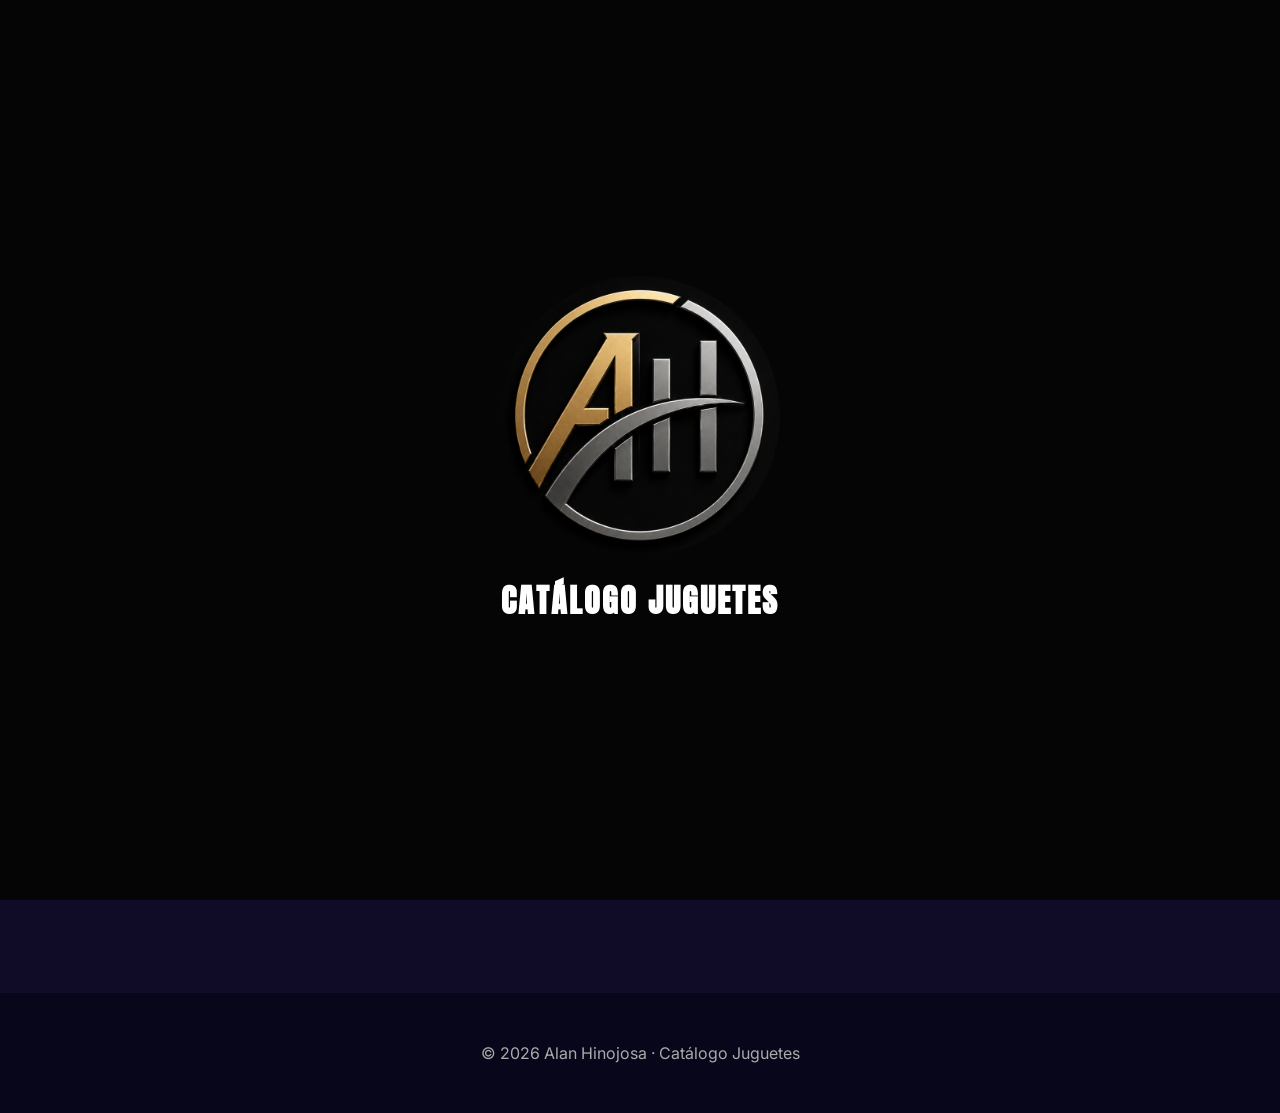
==== commit acb920ab: "Add files via upload" ====
--- a/index.html
+++ b/index.html
@@ -2,21 +2,12 @@
 <html lang="es">
 
 <head>
-
     <meta charset="UTF-8">
-
-    <meta
-        name="viewport"
-        content="width=device-width, initial-scale=1.0"
-    >
-
-    <title>Alan Hinojosa | Catálogo Juguetes</title>
+    <meta name="viewport" content="width=device-width, initial-scale=1.0" >
+    <title>AH | Catálogo Juguetes</title>
 
     <!-- CSS -->
-    <link
-        rel="stylesheet"
-        href="css/estilos.css"
-    >
+    <link rel="stylesheet" href="css/estilos.css" >
 
     <!-- Google Fonts -->
     <link rel="preconnect" href="https://fonts.googleapis.com">
@@ -237,6 +228,15 @@
 
         </section>
 
+        <img 
+    src="https://img.bricklink.com/ItemImage/ON/0/77241-1.png"
+    style="width:300px;"
+>
+
+<img 
+    src="https://canva.link/xi3bci6holc453s"
+    style="width:300px;"
+>
 
         <!-- CURVA -->
 
@@ -310,11 +310,21 @@
     </main>
 
 
-    <!-- JAVASCRIPT -->
-
-    <script
-        src="js/app.js"
-    ></script>
+    <!-- =====================================================
+     JAVASCRIPT
+===================================================== -->
+
+<script src="js/config.js"></script>
+
+<script src="js/sheets.js"></script>
+
+<script src="js/portadas.js"></script>
+
+<script src="js/sets.js"></script>
+
+<script src="js/figuras.js"></script>
+
+<script src="js/app.js"></script>
 
 
 </body>
--- a/css/estilos.css
+++ b/css/estilos.css
@@ -1005,6 +1005,47 @@
 
 }
 
+/* =====================================================
+   CATEGORIA DEL PRODUCTO
+===================================================== */
+
+.tarjeta-categoria {
+
+    margin-top: 8px;
+
+    display: inline-block;
+
+    padding: 4px 8px;
+
+    border-radius: 8px;
+
+    background: #4d4a87;
+
+    color: white;
+
+    font-size: 11px;
+
+    font-weight: 700;
+
+}
+
+
+/* =====================================================
+   CANTIDAD
+===================================================== */
+
+.tarjeta-cantidad {
+
+    margin-top: 6px;
+
+    color: #d8d8d8;
+
+    font-size: 12px;
+
+    font-weight: 600;
+
+}
+
 
 /* =====================================================
    BOTON VER TODOS
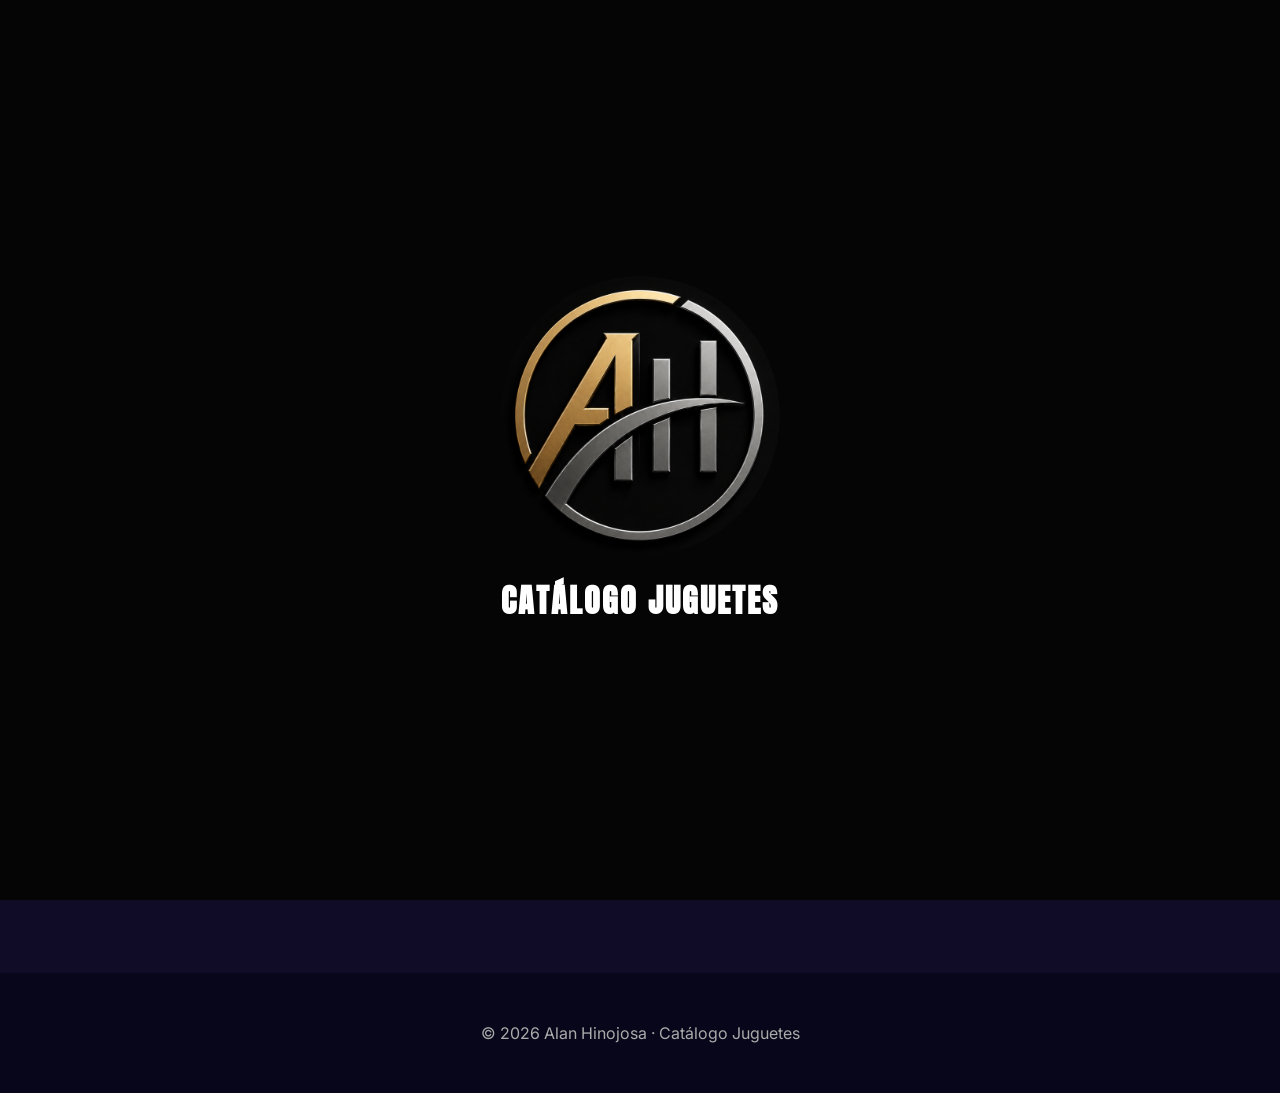
==== commit ab00d482: "Add files via upload" ====
--- a/index.html
+++ b/index.html
@@ -228,15 +228,7 @@
 
         </section>
 
-        <img 
-    src="https://img.bricklink.com/ItemImage/ON/0/77241-1.png"
-    style="width:300px;"
->
-
-<img 
-    src="https://canva.link/xi3bci6holc453s"
-    style="width:300px;"
->
+        
 
         <!-- CURVA -->
 
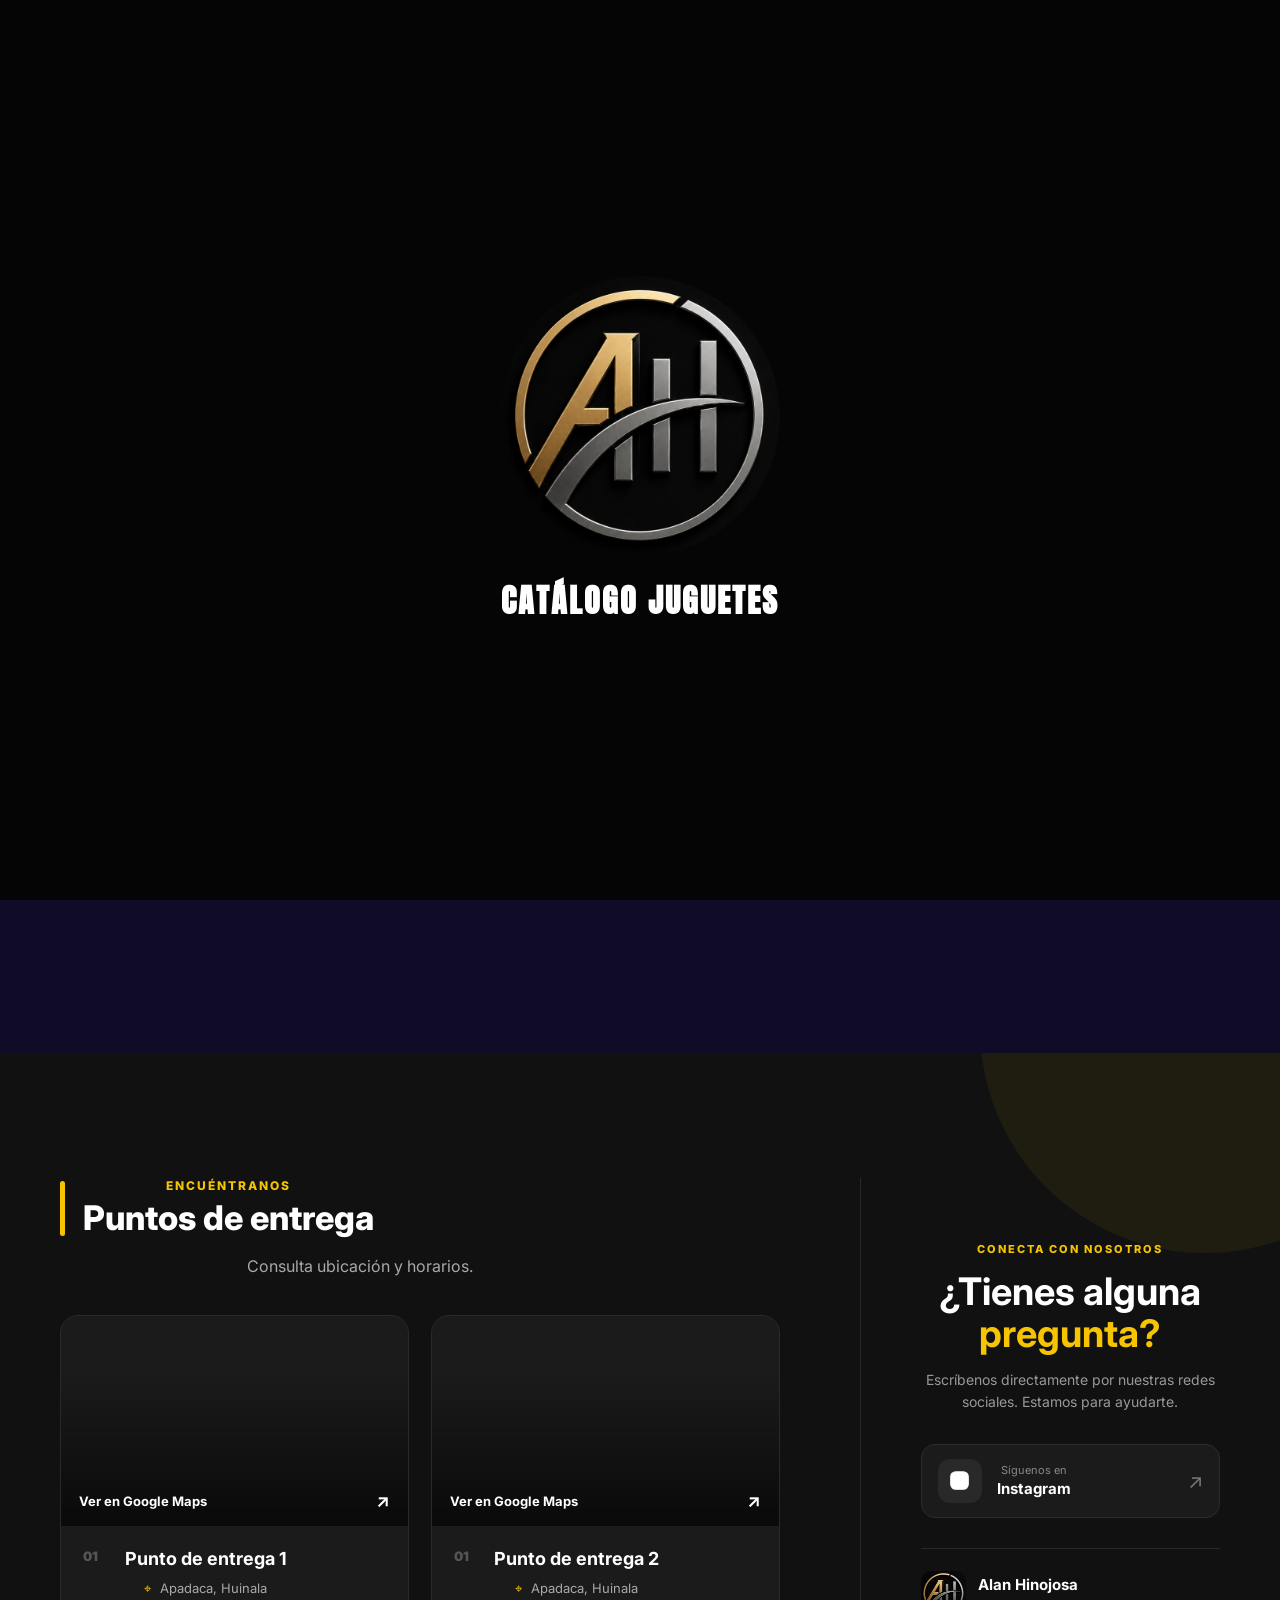
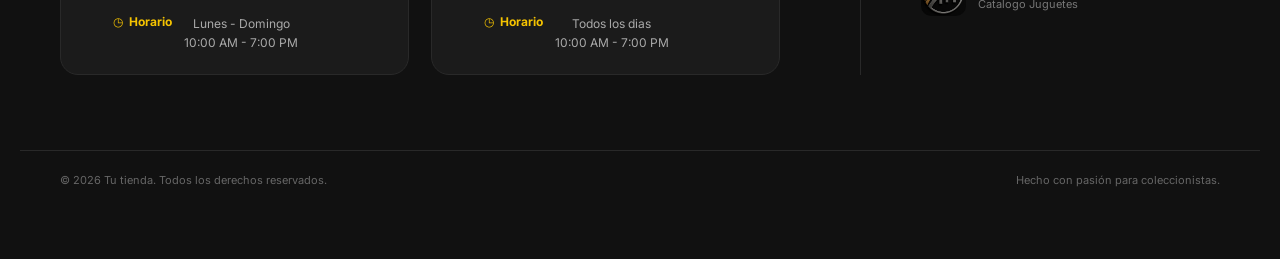
==== commit 00bf3669: "Actualizacion - Footer" ====
--- a/index.html
+++ b/index.html
@@ -8,15 +8,11 @@
 
     <!-- CSS -->
     <link rel="stylesheet" href="css/estilos.css" >
+    <link rel="stylesheet" href="css/footer.css">
 
     <!-- Google Fonts -->
     <link rel="preconnect" href="https://fonts.googleapis.com">
-
-    <link
-        rel="preconnect"
-        href="https://fonts.gstatic.com"
-        crossorigin
-    >
+    <link rel="preconnect" href="https://fonts.gstatic.com" crossorigin >
 
     <link
         href="https://fonts.googleapis.com/css2?family=Anton&family=Inter:wght@400;500;600;700;800&display=swap"
@@ -28,106 +24,47 @@
 
 <body>
 
-
-    <!-- =====================================================
-         PANTALLA DE BIENVENIDA
-    ====================================================== -->
-
-    <div
-        id="pantalla-bienvenida"
-    >
-
-        <div
-            class="bienvenida-contenido"
-        >
-
-            <div
-                class="logo-bienvenida"
-            >
-
-                <img
-                    src="img/Logo.png"
-                    alt="Alan Hinojosa"
-                >
-
-            </div>
-
-            <h1>
-                CATÁLOGO JUGUETES
-            </h1>
-
+    <!-- PANTALLA DE BIENVENIDA -->
+    <div id="pantalla-bienvenida">
+        <div class="bienvenida-contenido" >
+            <div class="logo-bienvenida" >
+                <img src="img/Logo.png" alt="Alan Hinojosa" >
+            </div>
+
+            <h1> CATÁLOGO JUGUETES </h1>
         </div>
-
     </div>
 
 
-    <!-- =====================================================
-         NAVBAR
-    ====================================================== -->
-
-    <header
-        class="navbar"
-    >
+
+    <!-- NAVBAR -->
+    <header class="navbar">
 
         <!-- LOGO -->
-
-        <div
-            class="navbar-logo"
-        >
-
-            <div
-                class="logo-circulo"
-            >
-
-                <img
-                    src="img/Logo.png"
-                    alt="Logo"
-                >
-
-            </div>
-
-
-            <div
-                class="logo-texto"
-            >
-
-                <strong>
-                    Alan Hinojosa
-                </strong>
-
-                <span>
-                    CATÁLOGO JUGUETES
-                </span>
-
-            </div>
-
+        <div class="navbar-logo" >
+            <div class="logo-circulo" >
+                <img src="img/Logo.png" alt="Logo" >
+            </div>
+
+            <div class="logo-texto" >
+                <strong> Alan Hinojosa </strong>
+
+                <span> CATÁLOGO JUGUETES </span>
+            </div>
         </div>
 
 
         <!-- MENU ESCRITORIO -->
-
-        <nav
-            class="menu-desktop"
-        >
-
-            <a href="#inicio">
-                Inicio
-            </a>
-
-            <a href="#catalogo">
-                Catálogo
-            </a>
-
-            <a href="#contacto">
-                Contacto
-            </a>
-
+        <nav class="menu-desktop">
+            <a href="#inicio"> Inicio </a>
+            <a href="#catalogo"> Catálogo </a>
+            <a href="#contacto"> Contacto </a>
         </nav>
 
+        <a href="#contacto" style=" color: rgb(255, 255, 255); margin-right: 15px; " >Entregas</a>
 
         <!-- BOTON MENU -->
-
-        <button
+        <button 
             class="boton-menu"
             id="boton-menu"
             aria-label="Abrir menú"
@@ -143,62 +80,28 @@
     </header>
 
 
-    <!-- =====================================================
-         MENU MOVIL
-    ====================================================== -->
-
-    <nav
-        class="menu-movil"
-        id="menu-movil"
-    >
-
-        <a href="#inicio">
-            Inicio
-        </a>
-
-        <a href="#catalogo">
-            Catálogo
-        </a>
-
-        <a href="#contacto">
-            Contacto
-        </a>
-
+
+    <!-- MENU MOVIL -->
+    <nav class="menu-movil" id="menu-movil" >
+        <a href="#inicio"> Inicio </a>
+        <a href="#catalogo"> Catálogo </a>
+        <a href="#contacto"> Contacto </a>
     </nav>
 
 
-    <!-- =====================================================
-         CONTENIDO
-    ====================================================== -->
-
+
+    <!-- CONTENIDO -->
     <main id="inicio">
 
-
-        <!-- =================================================
-             HERO
-        ================================================== -->
-
-        <section
-            class="hero-contenedor"
-            id="hero-contenedor"
-        >
-
-            <div
-                class="hero-slider"
-                id="hero-slider"
-            >
-
-                <div
-                    class="hero-cargando"
-                >
+        <!-- HERO -->
+        <section class="hero-contenedor" id="hero-contenedor" >
+            <div class="hero-slider" id="hero-slider" >
+                <div class="hero-cargando" >
                     Cargando...
                 </div>
-
-            </div>
-
+            </div>
 
             <!-- FLECHA IZQUIERDA -->
-
             <button
                 class="hero-flecha hero-anterior"
                 id="hero-anterior"
@@ -207,9 +110,7 @@
                 &#10094;
             </button>
 
-
             <!-- FLECHA DERECHA -->
-
             <button
                 class="hero-flecha hero-siguiente"
                 id="hero-siguiente"
@@ -218,106 +119,259 @@
                 &#10095;
             </button>
 
-
             <!-- PUNTOS -->
-
-            <div
-                class="hero-puntos"
-                id="hero-puntos"
-            ></div>
+            <div class="hero-puntos" id="hero-puntos" ></div>
 
         </section>
 
-        
-
         <!-- CURVA -->
-
-        <div
-            class="curva-hero"
-        ></div>
-
-
-        <!-- =================================================
-             CATALOGO
-        ================================================== -->
-
-        <section
-            class="catalogo"
-            id="catalogo"
-        >
-
-
-            <!-- =============================================
-                 CATEGORIAS
-            ============================================== -->
-
-            <aside
-                class="categorias"
-                id="categorias"
-            >
-
+        <div class="curva-hero">
+
+        </div>
+
+
+        <!-- CATALOGO -->
+        <section class="catalogo" id="catalogo" >
+
+            <!-- CATEGORIAS -->
+            <aside class="categorias" id="categorias" >
                 <div class="categorias-cargando">
                     Cargando...
                 </div>
-
             </aside>
 
-
-            <!-- =============================================
-                 PRODUCTOS
-            ============================================== -->
-
-            <div
-                class="contenido-productos"
-                id="contenido-productos"
-            >
-
-                <div
-                    class="cargando"
-                >
+            <!-- PRODUCTOS -->
+            <div class="contenido-productos" id="contenido-productos" >
+                <div class="cargando" >
                     Cargando catálogo...
                 </div>
-
-            </div>
-
-
+            </div>
+            
         </section>
 
 
-        <!-- =================================================
-             FOOTER
-        ================================================== -->
-
-        <footer
-            id="contacto"
-        >
-
-            <p>
-                © 2026 Alan Hinojosa · Catálogo Juguetes
-            </p>
-
-        </footer>
-
+        <!-- FOOTER -->
+        <footer class="footer-profesional"  id="contacto" >
+            <div class="footer-contenido">
+                <!-- PUNTOS DE ENTREGA -->
+                <section class="footer-entregas">
+                    <div class="footer-titulo">
+                        <span class="footer-linea"></span>
+                        <div>
+                            <p class="footer-mini-titulo">ENCUÉNTRANOS</p>
+                            <h2>Puntos de entrega</h2>
+                        </div>
+                    </div>
+                    <p class="footer-descripcion">
+                        Consulta ubicación y horarios.
+                    </p>
+
+                    <div class="puntos-entrega">
+                        <!-- PUNTO 1 -->
+                        <article class="punto-entrega">
+                            <a href="https://maps.app.goo.gl/tZ8EdHanod7JeGx78" target="_blank" rel="noopener noreferrer" class="mapa-entrega" >
+                                <iframe src="https://www.google.com/maps/embed?pb=!1m18!1m12!1m3!1d1068.4428064911424!2d-100.17494234344827!3d25.744162991925414!2m3!1f0!2f0!3f0!3m2!1i1024!2i768!4f13.1!3m3!1m2!1s0x8662ebd75a25e313%3A0x5266dd623d6b7a7d!2sSoriana%20H%C3%ADper%20Huinala!5e0!3m2!1ses!2smx!4v1789110131884!5m2!1ses!2smx" width="600" height="450" style="border:0;" allowfullscreen="" loading="lazy" referrerpolicy="strict-origin-when-cross-origin"></iframe>
+                                <div class="mapa-overlay"></div>
+                                <div class="ver-mapa">
+                                    Ver en Google Maps
+                                    <span>↗</span>
+                                </div>
+                            </a>
+                            
+                            <div class="info-entrega">
+                                <span class="numero-punto">01</span>
+                                <div class="info-punto">
+                                    <h3>Punto de entrega 1</h3>
+                                    <p class="direccion-punto">
+                                        <span>⌖</span>
+                                        Apadaca, Huinala
+                                    </p>
+                                    <div class="horario-punto">
+                                        <div>
+                                            <span>◷</span>
+                                            <strong>Horario</strong>
+                                        </div>
+                                        
+                                        <p>
+                                            Lunes - Domingo<br>
+                                            10:00 AM - 7:00 PM
+                                        </p>
+                                    </div>
+                                </div>
+                            </div>
+                        </article>
+  
+                        <!-- PUNTO 2 -->
+                         <article class="punto-entrega">
+                            <a href="https://maps.app.goo.gl/eEEbgxQojV1BezdXA" target="_blank" rel="noopener noreferrer" class="mapa-entrega" >
+                                <iframe src="https://www.google.com/maps/embed?pb=!1m18!1m12!1m3!1d898.4897618700442!2d-100.15556463901274!3d25.738867840896546!2m3!1f0!2f0!3f0!3m2!1i1024!2i768!4f13.1!3m3!1m2!1s0x8662e9d0514bd1cf%3A0x65b2bbe7ae8645d5!2sStation%2024%20Fitness%20Villas%20de%20Apodaca!5e0!3m2!1ses!2smx!4v1789111039147!5m2!1ses!2smx" width="600" height="450" style="border:0;" allowfullscreen="" loading="lazy" referrerpolicy="strict-origin-when-cross-origin"></iframe>
+                                <div class="mapa-overlay"></div>
+                                <div class="ver-mapa">
+                                    Ver en Google Maps
+                                    <span>↗</span>
+                                </div>
+                            </a>
+                            
+                            <div class="info-entrega">
+                                <span class="numero-punto">01</span>
+                                <div class="info-punto">
+                                    <h3>Punto de entrega 2</h3>
+                                    <p class="direccion-punto">
+                                        <span>⌖</span>
+                                        Apadaca, Huinala
+                                    </p>
+                                    <div class="horario-punto">
+                                        <div>
+                                            <span>◷</span>
+                                            <strong>Horario</strong>
+                                        </div>
+                                        
+                                        <p>
+                                            Todos los dias<br>
+                                            10:00 AM - 7:00 PM
+                                        </p>
+                                    </div>
+                                </div>
+                            </div>
+                        </article>
+                
+                    </div>
+                </section>
+
+
+
+        <!-- =========================
+             REDES SOCIALES
+        ========================== -->
+        <aside class="footer-social">
+
+            <div class="social-contenido">
+
+                <span class="social-etiqueta">
+                    CONECTA CON NOSOTROS
+                </span>
+
+                <h2>
+                    ¿Tienes alguna<br>
+                    <strong>pregunta?</strong>
+                </h2>
+
+                <p>
+                    Escríbenos directamente por nuestras redes
+                    sociales. Estamos para ayudarte.
+                </p>
+
+
+                <div class="social-botones">
+
+                    <!-- MESSENGER 
+                    <a
+                        href="https://m.me/alan.hg"
+                        target="_blank"
+                        rel="noopener noreferrer"
+                        class="social-boton messenger"
+                    >
+
+                        <div class="social-icono">
+
+                            <svg viewBox="0 0 24 24">
+                                <path d="M12 2C6.48 2 2 5.91 2 10.73c0 2.75 1.37 5.19 3.51 6.79V22l3.22-1.77c1.04.29 2.14.45 3.27.45 5.52 0 10-3.91 10-8.73S17.52 2 12 2Zm.99 11.64-2.55-2.72-4.98 2.72 5.48-5.82 2.62 2.72 4.91-2.72-5.48 5.82Z"/>
+                            </svg>
+
+                        </div>
+
+                        <div class="social-texto">
+                            <span>Escríbenos por</span>
+                            <strong>Messenger</strong>
+                        </div>
+
+                        <span class="social-flecha">↗</span>
+
+                    </a>
+                    -->
+
+
+                    <!-- INSTAGRAM -->
+                    <a
+                        href="https://www.instagram.com/alannabetsee/"
+                        target="_blank"
+                        rel="noopener noreferrer"
+                        class="social-boton instagram"
+                    >
+
+                        <div class="social-icono">
+
+                            <svg viewBox="0 0 24 24">
+                                <rect x="3" y="3" width="18" height="18" rx="5"></rect>
+                                <circle cx="12" cy="12" r="4"></circle>
+                                <circle cx="17.5" cy="6.5" r="1"></circle>
+                            </svg>
+
+                        </div>
+
+                        <div class="social-texto">
+                            <span>Síguenos en</span>
+                            <strong>Instagram</strong>
+                        </div>
+
+                        <span class="social-flecha">↗</span>
+
+                    </a>
+
+                </div>
+
+
+                <div class="social-separador"></div>
+
+
+                <div class="footer-marca">
+
+                    <img
+                        src="img/Logo.png"
+                        alt="Logo"
+                    >
+
+                    <div>
+                        <strong>Alan Hinojosa</strong>
+                        <span>Catalogo Juguetes</span>
+                    </div>
+
+                </div>
+
+            </div>
+
+        </aside>
+
+    </div>
+
+
+    <!-- BARRA INFERIOR -->
+    <div class="footer-bottom">
+
+        <p>
+            © <span id="anio-footer"></span> Tu tienda.
+            Todos los derechos reservados.
+        </p>
+
+        <p>
+            Hecho con pasión para coleccionistas.
+        </p>
+
+    </div>
+
+</footer>
 
     </main>
 
 
-    <!-- =====================================================
-     JAVASCRIPT
-===================================================== -->
-
-<script src="js/config.js"></script>
-
-<script src="js/sheets.js"></script>
-
-<script src="js/portadas.js"></script>
-
-<script src="js/sets.js"></script>
-
-<script src="js/figuras.js"></script>
-
-<script src="js/app.js"></script>
-
+    <!-- JAVASCRIPT -->
+    <script src="js/config.js"></script>
+    <script src="js/sheets.js"></script>
+    <script src="js/portadas.js"></script>
+    <script src="js/sets.js"></script>
+    <script src="js/figuras.js"></script>
+    <script src="js/app.js"></script>
+    <script src="js/footer.js"></script>
 
 </body>
 
--- a/css/estilos.css
+++ b/css/estilos.css
@@ -1,1462 +1,800 @@
-/* =====================================================
-   VARIABLES
-===================================================== */
-
+/* VARIABLES */
 :root {
-
     --fondo: #100c27;
-
     --tarjeta: #4d4a87;
-
     --verde: #aaff50;
-
     --blanco: #ffffff;
-
     --gris: #d8d8d8;
-
     --negro: #050505;
-
-}
-
-
-/* =====================================================
-   RESET
-===================================================== */
-
+}
+
+/* RESET*/
 * {
-
     margin: 0;
-
     padding: 0;
-
     box-sizing: border-box;
-
-}
-
+}
 
 html {
-
-    width: 100%;
-
+    width: 100%;
     overflow-x: hidden;
-
     scroll-behavior: smooth;
-
-}
-
+}
 
 body {
-
-    width: 100%;
-
+    width: 100%;
     min-width: 0;
-
     font-family: 'Inter', sans-serif;
-
     background: var(--fondo);
-
     color: white;
-
     overflow-x: hidden;
-
-}
-
+}
 
 main {
-
-    width: 100%;
-
+    width: 100%;
     min-width: 0;
-
-}
-
-
-/* =====================================================
-   PANTALLA DE BIENVENIDA
-===================================================== */
-
+}
+
+
+
+
+
+
+/* PANTALLA DE BIENVENIDA */
 #pantalla-bienvenida {
-
     position: fixed;
-
     inset: 0;
-
     z-index: 9999;
-
     background: var(--negro);
-
-    display: flex;
-
+    display: flex;
     align-items: center;
-
     justify-content: center;
-
-    transition:
-        opacity .8s ease,
-        visibility .8s ease;
-
-}
-
+    transition: opacity .8s ease, visibility .8s ease;
+}
 
 #pantalla-bienvenida.oculta {
-
     opacity: 0;
-
     visibility: hidden;
-
-}
-
+}
 
 .bienvenida-contenido {
-
     text-align: center;
-
-    animation:
-        aparecerLogo 1.2s ease;
-
-}
-
+    animation: aparecerLogo 1.2s ease;
+}
 
 .logo-bienvenida {
-
     width: 280px;
-
     height: 280px;
-
     border-radius: 50%;
-
     overflow: hidden;
-
     background: #050505;
-
     margin: auto;
-
-}
-
+}
 
 .logo-bienvenida img {
-
-    width: 100%;
-
+    width: 100%;
     height: 100%;
-
     object-fit: contain;
-
-}
-
+}
 
 .bienvenida-contenido h1 {
-
     margin-top: 20px;
-
     font-family: 'Anton', sans-serif;
-
     color: white;
-
     letter-spacing: 2px;
-
-}
-
+}
 
 @keyframes aparecerLogo {
-
     from {
-
         opacity: 0;
-
         transform: scale(.4);
-
-    }
-
+    }
     60% {
-
         transform: scale(1.1);
-
-    }
-
+    }
     to {
-
         opacity: 1;
-
         transform: scale(1);
-
-    }
-
-}
-
-
-/* =====================================================
-   NAVBAR
-===================================================== */
-
+    }
+}
+
+
+
+
+
+
+/* NAVBAR*/
 .navbar {
-
     position: fixed;
-
     top: 18px;
-
     left: 2.2vw;
-
     right: 2.2vw;
-
     height: 76px;
-
     z-index: 1000;
-
     padding: 8px 25px;
-
     border-radius: 50px;
-
     background: rgba(3, 3, 3, .72);
-
     backdrop-filter: blur(10px);
-
     -webkit-backdrop-filter: blur(10px);
-
-    display: flex;
-
+    display: flex;
     align-items: center;
-
     justify-content: space-between;
-
-}
-
+}
 
 .navbar-logo {
-
-    display: flex;
-
+    display: flex;
     align-items: center;
-
     gap: 10px;
-
     height: 100%;
-
     min-width: 0;
-
-}
-
+}
 
 .logo-circulo {
-
     width: 58px;
-
     height: 58px;
-
     min-width: 58px;
-
     border-radius: 50%;
-
     overflow: hidden;
-
     background: #050505;
-
-    display: flex;
-
+    display: flex;
     align-items: center;
-
     justify-content: center;
-
-}
-
+}
 
 .logo-circulo img {
-
-    width: 100%;
-
+    width: 100%;
     height: 100%;
-
     object-fit: contain;
-
-}
-
+}
 
 .logo-texto {
-
-    display: flex;
-
+    display: flex;
     flex-direction: column;
-
     color: #ffdddd;
-
     line-height: 1;
-
-}
-
+}
 
 .logo-texto strong {
-
-    font-size:
-        clamp(18px, 2vw, 27px);
-
+    font-size: clamp(18px, 2vw, 27px);
     font-weight: 800;
-
-}
-
+}
 
 .logo-texto span {
-
     margin-top: 5px;
-
     font-family: 'Anton', sans-serif;
-
-    font-size:
-        clamp(10px, 1vw, 15px);
-
-}
-
-
-/* =====================================================
-   MENU ESCRITORIO
-===================================================== */
-
+    font-size: clamp(10px, 1vw, 15px);
+}
+
+
+/* MENU ESCRITORIO */
 .menu-desktop {
-
-    display: flex;
-
+    display: flex;
     align-items: center;
-
     gap: 35px;
-
-}
-
+}
 
 .menu-desktop a {
-
     color: white;
-
     text-decoration: none;
-
     font-weight: 600;
-
     transition: .3s;
-
-}
-
+}
 
 .menu-desktop a:hover {
-
     color: var(--verde);
-
-}
-
-
-/* =====================================================
-   BOTON HAMBURGUESA
-===================================================== */
-
+}
+
+
+/* BOTON HAMBURGUESA */
 .boton-menu {
-
     width: 55px;
-
     height: 55px;
-
     padding: 0;
-
     margin: 0;
-
     border: none;
-
     background: transparent;
-
     cursor: pointer;
-
     display: none;
-
     flex-direction: column;
-
     justify-content: center;
-
     align-items: center;
-
     gap: 7px;
-
     flex-shrink: 0;
-
-}
-
+}
 
 .boton-menu span {
-
     width: 42px;
-
     height: 3px;
-
     background: white;
-
     border-radius: 5px;
-
     transition: .3s;
-
-}
-
+}
 
 .boton-menu.abierto span:nth-child(1) {
-
-    transform:
-        translateY(10px)
-        rotate(45deg);
-
-}
-
+    transform: translateY(10px) rotate(45deg);
+}
 
 .boton-menu.abierto span:nth-child(2) {
-
     opacity: 0;
-
-}
-
+}
 
 .boton-menu.abierto span:nth-child(3) {
-
-    transform:
-        translateY(-10px)
-        rotate(-45deg);
-
-}
-
-
-/* =====================================================
-   MENU MOVIL
-===================================================== */
-
+    transform: translateY(-10px) rotate(-45deg);
+}
+
+
+
+
+
+
+
+/* MENU MOVIL */
 .menu-movil {
-
     position: fixed;
-
     top: 95px;
-
     right: 3vw;
-
     z-index: 999;
-
     width: 230px;
-
     padding: 15px;
-
     border-radius: 20px;
-
     background: rgba(12, 12, 12, .92);
-
     backdrop-filter: blur(10px);
-
-    display: flex;
-
+    display: flex;
     flex-direction: column;
-
     gap: 5px;
-
     opacity: 0;
-
     visibility: hidden;
-
     transform: translateY(-15px);
-
     transition: .3s;
-
-}
-
+}
 
 .menu-movil.abierto {
-
     opacity: 1;
-
     visibility: visible;
-
     transform: translateY(0);
-
-}
-
+}
 
 .menu-movil a {
-
     padding: 13px;
-
     color: white;
-
     text-decoration: none;
-
     border-radius: 10px;
-
     font-weight: 600;
-
-}
-
+}
 
 .menu-movil a:hover {
-
     background: var(--verde);
-
     color: var(--fondo);
-
-}
-
-
-/* =====================================================
-   HERO
-===================================================== */
-
+}
+
+
+
+
+
+
+
+/* HERO*/
 .hero-contenedor {
-
     position: relative;
-
-    width: 100%;
-
-    height:
-        clamp(380px, 55vw, 650px);
-
+    width: 100%;
+    height: clamp(380px, 55vw, 650px);
     overflow: hidden;
-
     background: #d8d8d8;
-
-}
-
+}
 
 .hero-slider {
-
-    width: 100%;
-
+    width: 100%;
     height: 100%;
-
     position: relative;
-
-}
-
+}
 
 .hero-slide {
-
     position: absolute;
-
     inset: 0;
-
     opacity: 0;
-
     transform: translateX(40px);
-
-    transition:
-        opacity .7s ease,
-        transform .7s ease;
-
+    transition: opacity .7s ease, transform .7s ease;
     pointer-events: none;
-
-}
-
+}
 
 .hero-slide.activo {
-
     opacity: 1;
-
     transform: translateX(0);
-
     pointer-events: auto;
-
-}
-
+}
 
 .hero-slide img {
-
-    width: 100%;
-
+    width: 100%;
     height: 100%;
-
     object-fit: cover;
-
     display: block;
-
-}
-
+}
 
 .hero-flecha {
-
     position: absolute;
-
     top: 50%;
-
     transform: translateY(-50%);
-
     background: transparent;
-
     border: none;
-
     color: white;
-
-    font-size:
-        clamp(50px, 7vw, 80px);
-
+    font-size: clamp(50px, 7vw, 80px);
     cursor: pointer;
-
     z-index: 10;
-
-    text-shadow:
-        0 2px 10px rgba(0,0,0,.5);
-
+    text-shadow: 0 2px 10px rgba(0,0,0,.5);
     transition: .3s;
-
-}
-
+}
 
 .hero-flecha:hover {
-
     color: var(--verde);
-
-    transform:
-        translateY(-50%)
-        scale(1.1);
-
-}
-
+    transform: translateY(-50%) scale(1.1);
+}
 
 .hero-anterior {
-
     left: 2vw;
-
-}
-
+}
 
 .hero-siguiente {
-
     right: 2vw;
-
-}
-
-
-/* =====================================================
-   PUNTOS HERO
-===================================================== */
-
+}
+
+
+/* PUNTOS HERO */
 .hero-puntos {
-
     position: absolute;
-
     bottom: 48px;
-
     left: 50%;
-
     transform: translateX(-50%);
-
-    display: flex;
-
+    display: flex;
     gap: 8px;
-
     z-index: 20;
-
-}
-
+}
 
 .hero-punto {
-
     width: 12px;
-
     height: 12px;
-
     border: 2px solid white;
-
     border-radius: 50%;
-
     background: rgba(0,0,0,.4);
-
     cursor: pointer;
-
     transition: .3s;
-
-}
-
+}
 
 .hero-punto.activo {
-
     background: white;
-
     transform: scale(1.15);
-
-}
-
+}
 
 .hero-sin-portadas,
 .hero-cargando {
-
-    width: 100%;
-
+    width: 100%;
     height: 100%;
-
-    display: flex;
-
+    display: flex;
     align-items: center;
-
     justify-content: center;
-
     color: #222;
-
     font-size: 20px;
-
-}
-
-
-/* =====================================================
-   CURVA
-===================================================== */
-
+}
+
+
+
+
+/* CURVA */
 .curva-hero {
-
     height: 10px;
-
     position: relative;
-
     background: var(--fondo);
-
-}
-
+}
 
 .curva-hero::after {
-
     content: "";
-
     position: absolute;
-
     left: -5%;
-
     right: -5%;
-
     bottom: -100px;
-
     height: 150px;
-
     background: var(--fondo);
-
-    border-radius:
-        40% 40% 0 0;
-
-}
-
-
-/* =====================================================
-   CATALOGO
-===================================================== */
-
+    border-radius: 40% 40% 0 0;
+}
+
+
+
+/* CATALOGO */
 .catalogo {
-
     position: relative;
-
     z-index: 5;
-
     display: grid;
-
-    grid-template-columns:
-        95px minmax(0, 1fr);
-
+    grid-template-columns: 95px minmax(0, 1fr);
     gap: 25px;
-
-    padding:
-        30px 18px 100px;
-
+    padding: 30px 18px 100px;
     background: var(--fondo);
-
-}
-
-
-/* =====================================================
-   CATEGORIAS
-===================================================== */
-
+}
+
+
+/* CATEGORIAS */
 .categorias {
-
     width: 95px;
-
     position: sticky;
-
     top: 110px;
-
     align-self: start;
-
-    display: flex;
-
+    display: flex;
     flex-direction: column;
-
     gap: 7px;
-
     padding: 7px;
-
-    border: 3px solid white;
-
+    border: 3px solid rgb(240, 8, 8);
     border-radius: 20px;
-
-    background: #d8d8d8;
-
-}
-
+    background: var(--fondo);
+}
 
 .categoria-boton {
-
-    width: 100%;
-
     min-height: 78px;
-
     border: none;
-
     border-radius: 12px;
-
-    background: #b8b8b8;
-
+    background: rgb(46, 41, 68);
     cursor: pointer;
-
     font-size: 13px;
-
     font-weight: 700;
-
     transition: .3s;
-
     padding: 5px;
-
-}
-
+    color: white;
+}
 
 .categoria-boton:hover {
-
     background: #d0d0d0;
-
-}
-
+}
 
 .categoria-boton.activo {
-
-    background: var(--verde);
-
-}
-
+    background: rgb(75, 151, 4);
+}
 
 .categorias-cargando {
-
     color: #222;
-
     font-size: 11px;
-
     text-align: center;
-
     padding: 15px 2px;
-
-}
-
-
-/* =====================================================
-   CONTENIDO
-===================================================== */
-
+}
+
+
+/* CONTENIDO */
 .contenido-productos {
-
-    width: 100%;
-
+    width: 100%;
     min-width: 0;
-
-}
-
-
-/* =====================================================
-   SECCIONES
-===================================================== */
-
+}
+
+
+
+/* SECCIONES */
 .seccion-productos {
-
     margin-bottom: 70px;
-
     scroll-margin-top: 120px;
-
-}
-
+}
 
 .titulo-seccion {
-
     font-family: 'Anton', sans-serif;
-
-    font-size:
-        clamp(45px, 6vw, 75px);
-
+    font-size: clamp(45px, 6vw, 75px);
     color: #dedede;
-
     line-height: 1;
-
     margin-bottom: 20px;
-
-}
-
-
-/* =====================================================
-   GRID
-===================================================== */
-
+}
+
+
+/* GRID */
 .grid-productos {
-
-    width: 100%;
-
+    width: 100%;
     display: grid;
-
-    grid-template-columns:
-        repeat(4, minmax(0, 1fr));
-
+    grid-template-columns: repeat(4, minmax(0, 1fr));
     gap: 10px;
-
-}
-
-
-/* =====================================================
-   TARJETA
-===================================================== */
-
+}
+
+
+/* TARJETA */
 .tarjeta {
-
     background: var(--fondo);
-
+    border: 1.5px solid rgb(243, 0, 0);
+    border-radius: 20px;
+    padding: 7px;
+    overflow: hidden;
+    transition: .3s;
+}
+
+.tarjeta:hover {
+    transform: translateY(-6px);
+}
+
+
+/* IMAGEN */
+.tarjeta-imagen {
+    width: 100%;
+    height: 160px;
+    padding: 5px;
+    border-radius: 15px 15px 0 0;
+    overflow: hidden;
+    background: white;
+    display: flex;
+    align-items: center;
+    justify-content: center;
+}
+
+.tarjeta-imagen img {
+    width: 100%;
+    height: auto;
+    object-fit: contain;
+    display: block;
+}
+
+
+/* INFORMACION*/
+.tarjeta-info {
+    padding: 10px 3px 5px;
+}
+
+.tarjeta-titulo {
+    min-height: 42px;
+    font-size: clamp(20px, 1.2vw, 15px);
+    line-height: 1.3;
+    font-weight: 700;
+}
+
+.tarjeta-precio {
+    margin-top: 7px;
+    color: yellow;
+    font-size: clamp(24px, 2.3vw, 30px);
+    font-weight: 800;
+}
+
+/* CATEGORIA DEL PRODUCTO */
+.tarjeta-categoria {
+    margin-top: 8px;
+    display: inline-block;
+    padding: 4px 8px;
+    border-radius: 8px;
+    background: #4d4a87;
+    color: white;
+    font-size: 11px;
+    font-weight: 700;
+}
+
+/* CANTIDAD */
+.tarjeta-cantidad {
+    margin-top: 6px;
+    color: #d8d8d8;
+    font-size: 12px;
+    font-weight: 600;
+}
+
+/* BOTON VER TODOS */
+.boton-ver-todos {
+    display: block;
+    margin: 25px auto 0;
+    padding: 9px 24px;
+    background: transparent;
+    color: white;
     border: 1.5px solid white;
-
-    border-radius: 20px;
-
-    padding: 7px;
-
-    overflow: hidden;
-
+    border-radius: 30px;
+    font-size: 16px;
+    cursor: pointer;
     transition: .3s;
-
-}
-
-
-.tarjeta:hover {
-
-    transform:
-        translateY(-6px);
-
-}
-
-
-/* =====================================================
-   IMAGEN
-===================================================== */
-
-.tarjeta-imagen {
-
-    width: 100%;
-
-    height: 160px;
-
-    padding: 5px;
-
-    border-radius:
-        10px 10px 0 0;
-
-    overflow: hidden;
-
+}
+
+.boton-ver-todos:hover {
     background: white;
-
-    display: flex;
-
-    align-items: center;
-
-    justify-content: center;
-
-}
-
-
-.tarjeta-imagen img {
-
-    width: 100%;
-
-    height: 100%;
-
-    object-fit: contain;
-
-    display: block;
-
-}
-
-
-/* =====================================================
-   INFORMACION
-===================================================== */
-
-.tarjeta-info {
-
-    padding:
-        10px 3px 5px;
-
-}
-
-
-.tarjeta-titulo {
-
-    min-height: 42px;
-
-    font-size:
-        clamp(12px, 1.2vw, 15px);
-
-    line-height: 1.3;
-
-    font-weight: 700;
-
-}
-
-
-.tarjeta-precio {
-
-    margin-top: 7px;
-
-    color: var(--verde);
-
-    font-size:
-        clamp(24px, 2.3vw, 30px);
-
-    font-weight: 800;
-
-}
-
-/* =====================================================
-   CATEGORIA DEL PRODUCTO
-===================================================== */
-
-.tarjeta-categoria {
-
-    margin-top: 8px;
-
-    display: inline-block;
-
-    padding: 4px 8px;
-
-    border-radius: 8px;
-
-    background: #4d4a87;
-
-    color: white;
-
-    font-size: 11px;
-
-    font-weight: 700;
-
-}
-
-
-/* =====================================================
-   CANTIDAD
-===================================================== */
-
-.tarjeta-cantidad {
-
-    margin-top: 6px;
-
-    color: #d8d8d8;
-
-    font-size: 12px;
-
-    font-weight: 600;
-
-}
-
-
-/* =====================================================
-   BOTON VER TODOS
-===================================================== */
-
-.boton-ver-todos {
-
-    display: block;
-
-    margin:
-        25px auto 0;
-
-    padding:
-        9px 24px;
-
-    background: transparent;
-
-    color: white;
-
-    border:
-        1.5px solid white;
-
-    border-radius: 30px;
-
-    font-size: 16px;
-
-    cursor: pointer;
-
-    transition: .3s;
-
-}
-
-
-.boton-ver-todos:hover {
-
-    background: white;
-
     color: var(--fondo);
-
-}
-
-
-/* =====================================================
-   CARGANDO
-===================================================== */
-
+}
+
+
+
+
+
+
+/* CARGANDO */
 .cargando {
-
     padding: 80px 20px;
-
     text-align: center;
-
     font-size: 18px;
-
-}
-
-
-/* =====================================================
-   ERROR
-===================================================== */
-
+}
+
+
+
+
+
+
+
+/* ERROR */
 .error-catalogo {
-
     padding: 50px 20px;
-
     text-align: center;
-
     color: #ff7777;
-
-}
-
-
-/* =====================================================
-   FOOTER
-===================================================== */
-
+}
+
+
+
+
+
+
+
+/* FOOTER */
 footer {
-
-    padding:
-        50px 20px;
-
+    padding: 50px 20px;
     text-align: center;
-
     color: #aaa;
-
     background: #08061a;
-
-}
-
-
-/* =====================================================
-   TABLET
-===================================================== */
-
+}
+
+
+
+
+
+
+
+/* TABLET */
 @media (max-width: 1000px) {
-
     .menu-desktop {
-
         display: none;
-
-    }
-
+    }
 
     .boton-menu {
-
         display: flex;
-
-    }
-
+    }
 
     .grid-productos {
-
-        grid-template-columns:
-            repeat(3, minmax(0, 1fr));
-
-    }
-
-}
-
-
-/* =====================================================
-   MOVIL
-===================================================== */
-
+        grid-template-columns: repeat(3, minmax(0, 1fr));
+    }
+}
+
+
+/* MOVIL */
 @media (max-width: 650px) {
-
-
     /* NAV */
-
     .navbar {
-
         top: 12px;
-
         left: 12px;
-
         right: 12px;
-
         width: auto;
-
         height: 68px;
-
-        padding:
-            5px 12px;
-
-    }
-
+        padding: 5px 12px;
+    }
 
     .navbar-logo {
-
         gap: 8px;
-
         min-width: 0;
-
         flex: 1;
-
-    }
-
+    }
 
     .logo-circulo {
-
         width: 50px;
-
         height: 50px;
-
         min-width: 50px;
-
-    }
-
+    }
 
     .logo-texto {
-
         justify-content: center;
-
         min-width: 0;
-
-    }
-
+    }
 
     .logo-texto strong {
-
         font-size: 17px;
-
         line-height: 1;
-
         white-space: nowrap;
-
-    }
-
+    }
 
     .logo-texto span {
-
         margin-top: 4px;
-
         font-size: 9px;
-
         line-height: 1;
-
         white-space: nowrap;
-
-    }
-
+    }
 
     .boton-menu {
-
         width: 48px;
-
         height: 48px;
-
         min-width: 48px;
-
-    }
-
+    }
 
     .boton-menu span {
-
         width: 38px;
-
-    }
-
+    }
 
     /* MENU */
-
     .menu-movil {
-
         top: 88px;
-
         right: 12px;
-
-    }
-
+    }
 
     /* HERO */
-
     .hero-contenedor {
-
         height: 380px;
-
-    }
-
+    }
 
     .hero-flecha {
-
         font-size: 45px;
-
-    }
-
+    }
 
     .hero-puntos {
-
         bottom: 35px;
-
-    }
-
+    }
 
     /* CATALOGO */
-
     .catalogo {
-
         display: block;
-
-        padding:
-            25px 14px 80px;
-
-    }
-
+        padding: 25px 14px 80px;
+    }
 
     /* CATEGORIAS */
-
     .categorias {
-
         position: sticky;
-
         top: 90px;
-
         z-index: 50;
-
         width: 100%;
-
         flex-direction: row;
-
         overflow-x: auto;
-
         margin-bottom: 30px;
-
         scrollbar-width: none;
-
-    }
-
+    }
 
     .categorias::-webkit-scrollbar {
-
         display: none;
-
-    }
-
+    }
 
     .categoria-boton {
-
         min-width: 85px;
-
         min-height: 55px;
-
         flex-shrink: 0;
-
-    }
-
+    }
 
     /* PRODUCTOS */
-
     .grid-productos {
-
-        grid-template-columns:
-            repeat(2, minmax(0, 1fr));
-
+        grid-template-columns: repeat(2, minmax(0, 1fr));
         gap: 8px;
-
-    }
-
+    }
 
     .tarjeta-imagen {
-
         height: 145px;
-
-    }
-
+    }
 
     .titulo-seccion {
-
         font-size: 50px;
-
-    }
-
-}
-
-
-/* =====================================================
-   MOVIL PEQUEÑO
-===================================================== */
-
+    }
+}
+
+
+/* MOVIL PEQUEÑO*/
 @media (max-width: 400px) {
-
-
     .navbar {
-
         left: 8px;
-
         right: 8px;
-
-        padding:
-            5px 9px;
-
-    }
-
+        padding: 5px 9px;
+    }
 
     .logo-circulo {
-
         width: 46px;
-
         height: 46px;
-
         min-width: 46px;
-
-    }
-
+    }
 
     .logo-texto strong {
-
         font-size: 15px;
-
-    }
-
+    }
 
     .logo-texto span {
-
         font-size: 8px;
-
-    }
-
+    }
 
     .boton-menu span {
-
         width: 34px;
-
-    }
-
+    }
 
     .titulo-seccion {
-
         font-size: 43px;
-
-    }
-
+    }
 
     .tarjeta-imagen {
-
         height: 125px;
-
-    }
-
+    }
 
     .tarjeta-titulo {
-
         font-size: 11px;
-
-    }
-
+    }
 
     .tarjeta-precio {
-
         font-size: 23px;
-
-    }
-
+    }
 }
--- a/css/footer.css
+++ b/css/footer.css
@@ -0,0 +1,516 @@
+/* =========================================
+   FOOTER PROFESIONAL
+========================================= */
+
+.footer-profesional {
+    position: relative;
+    background: #111111;
+    color: #ffffff;
+    overflow: hidden;
+    margin-top: 80px;
+}
+
+
+/* DETALLE DECORATIVO */
+
+.footer-profesional::before {
+    content: "";
+    position: absolute;
+    width: 450px;
+    height: 450px;
+    border-radius: 50%;
+    background: rgba(255, 193, 7, 0.06);
+    top: -250px;
+    right: -150px;
+    pointer-events: none;
+}
+
+
+/* =========================================
+   CONTENIDO PRINCIPAL
+========================================= */
+
+.footer-contenido {
+    max-width: 1400px;
+    margin: auto;
+    padding: 75px 40px;
+    display: grid;
+    grid-template-columns: 1.6fr 0.8fr;
+    gap: 80px;
+}
+
+
+/* =========================================
+   TITULOS
+========================================= */
+
+.footer-titulo {
+    display: flex;
+    align-items: center;
+    gap: 18px;
+    margin-bottom: 15px;
+}
+
+.footer-linea {
+    width: 5px;
+    height: 55px;
+    background: #f6c400;
+    border-radius: 10px;
+}
+
+.footer-mini-titulo {
+    margin: 0 0 4px;
+    color: #f6c400;
+    font-size: 12px;
+    font-weight: 800;
+    letter-spacing: 2px;
+}
+
+.footer-titulo h2 {
+    margin: 0;
+    font-size: 34px;
+    font-weight: 800;
+}
+
+.footer-descripcion {
+    color: #a9a9a9;
+    max-width: 600px;
+    line-height: 1.7;
+    margin-bottom: 35px;
+}
+
+
+/* =========================================
+   PUNTOS DE ENTREGA
+========================================= */
+
+.puntos-entrega {
+    display: grid;
+    grid-template-columns: repeat(2, 1fr);
+    gap: 22px;
+}
+
+.punto-entrega {
+    background: #1b1b1b;
+    border: 1px solid #292929;
+    border-radius: 18px;
+    overflow: hidden;
+    transition: transform .35s ease, border-color .35s ease, box-shadow .35s ease;
+}
+
+.punto-entrega:hover {
+    transform: translateY(-7px);
+    border-color: #f6c400;
+    box-shadow: 0 18px 40px rgba(0,0,0,.3);
+}
+
+
+/* =========================================
+   MAPA
+========================================= */
+
+.mapa-entrega {
+    display: block;
+    height: 210px;
+    position: relative;
+    overflow: hidden;
+    text-decoration: none;
+}
+
+.mapa-entrega img {
+    width: 100%;
+    height: 100%;
+    object-fit: cover;
+    filter: saturate(.8);
+    transition: transform .7s ease;
+}
+
+.punto-entrega:hover .mapa-entrega img {
+    transform: scale(1.08);
+}
+
+.mapa-overlay {
+    position: absolute;
+    inset: 0;
+    background:
+        linear-gradient(
+            to bottom,
+            transparent 25%,
+            rgba(0,0,0,.65) 100%
+        );
+}
+
+
+/* MARCADOR */
+
+.marcador-mapa {
+    position: absolute;
+    left: 50%;
+    top: 50%;
+    transform: translate(-50%, -60%);
+    width: 54px;
+    height: 54px;
+    border-radius: 50%;
+    background: #f6c400;
+    display: flex;
+    align-items: center;
+    justify-content: center;
+    box-shadow:
+        0 0 0 10px rgba(246,196,0,.18),
+        0 8px 20px rgba(0,0,0,.35);
+    animation: pulsoMapa 2s infinite;
+}
+
+.marcador-mapa span {
+    font-size: 26px;
+}
+
+@keyframes pulsoMapa {
+
+    0%, 100% {
+        box-shadow:
+            0 0 0 8px rgba(246,196,0,.16),
+            0 8px 20px rgba(0,0,0,.35);
+    }
+
+    50% {
+        box-shadow:
+            0 0 0 16px rgba(246,196,0,.04),
+            0 8px 20px rgba(0,0,0,.35);
+    }
+}
+
+
+/* LINK MAPS */
+
+.ver-mapa {
+    position: absolute;
+    bottom: 15px;
+    left: 18px;
+    right: 18px;
+    display: flex;
+    align-items: center;
+    justify-content: space-between;
+    color: white;
+    font-size: 13px;
+    font-weight: 700;
+}
+
+.ver-mapa span {
+    font-size: 18px;
+    transition: transform .3s ease;
+}
+
+.punto-entrega:hover .ver-mapa span {
+    transform: translate(4px,-4px);
+}
+
+
+/* =========================================
+   INFO DEL PUNTO
+========================================= */
+
+.info-entrega {
+    display: flex;
+    gap: 15px;
+    padding: 22px;
+}
+
+.numero-punto {
+    color: #555;
+    font-size: 13px;
+    font-weight: 900;
+}
+
+.info-punto h3 {
+    margin: 0 0 10px;
+    font-size: 18px;
+}
+
+.direccion-punto {
+    margin: 0 0 15px;
+    color: #a9a9a9;
+    font-size: 13px;
+    line-height: 1.5;
+}
+
+.direccion-punto span {
+    color: #f6c400;
+    margin-right: 5px;
+}
+
+.horario-punto {
+    display: flex;
+    align-items: flex-start;
+    gap: 12px;
+}
+
+.horario-punto div {
+    display: flex;
+    gap: 6px;
+    color: #f6c400;
+    font-size: 12px;
+}
+
+.horario-punto p {
+    margin: 0;
+    color: #aaa;
+    font-size: 12px;
+    line-height: 1.6;
+}
+
+
+/* =========================================
+   REDES SOCIALES
+========================================= */
+
+.footer-social {
+    border-left: 1px solid #292929;
+    padding-left: 60px;
+    display: flex;
+    align-items: center;
+}
+
+.social-contenido {
+    width: 100%;
+}
+
+.social-etiqueta {
+    color: #f6c400;
+    font-size: 11px;
+    letter-spacing: 2px;
+    font-weight: 800;
+}
+
+.social-contenido h2 {
+    font-size: 38px;
+    line-height: 1.1;
+    margin: 14px 0;
+}
+
+.social-contenido h2 strong {
+    color: #f6c400;
+}
+
+.social-contenido > p {
+    color: #999;
+    line-height: 1.6;
+    font-size: 14px;
+    margin-bottom: 30px;
+}
+
+
+/* =========================================
+   BOTONES SOCIALES
+========================================= */
+
+.social-botones {
+    display: flex;
+    flex-direction: column;
+    gap: 12px;
+}
+
+.social-boton {
+    display: flex;
+    align-items: center;
+    gap: 15px;
+    padding: 14px 16px;
+    background: #1b1b1b;
+    border: 1px solid #2c2c2c;
+    border-radius: 14px;
+    color: white;
+    text-decoration: none;
+    transition: all .3s ease;
+}
+
+.social-boton:hover {
+    transform: translateX(6px);
+    border-color: #f6c400;
+    background: #202020;
+}
+
+.social-icono {
+    width: 44px;
+    height: 44px;
+    flex-shrink: 0;
+    display: flex;
+    align-items: center;
+    justify-content: center;
+    border-radius: 12px;
+    background: #292929;
+}
+
+.social-icono svg {
+    width: 23px;
+    height: 23px;
+    fill: white;
+    stroke: white;
+    stroke-width: 1.5;
+}
+
+.social-texto {
+    display: flex;
+    flex-direction: column;
+    gap: 2px;
+}
+
+.social-texto span {
+    color: #888;
+    font-size: 11px;
+}
+
+.social-texto strong {
+    font-size: 15px;
+}
+
+.social-flecha {
+    margin-left: auto;
+    color: #777;
+    font-size: 20px;
+    transition: transform .3s ease, color .3s ease;
+}
+
+.social-boton:hover .social-flecha {
+    color: #f6c400;
+    transform: translate(3px,-3px);
+}
+
+
+/* =========================================
+   MARCA
+========================================= */
+
+.social-separador {
+    height: 1px;
+    background: #292929;
+    margin: 30px 0 22px;
+}
+
+.footer-marca {
+    display: flex;
+    align-items: center;
+    gap: 12px;
+}
+
+.footer-marca img {
+    width: 45px;
+    height: 45px;
+    object-fit: contain;
+    border-radius: 10px;
+}
+
+.footer-marca div {
+    display: flex;
+    flex-direction: column;
+}
+
+.footer-marca strong {
+    font-size: 15px;
+}
+
+.footer-marca span {
+    color: #777;
+    font-size: 11px;
+    margin-top: 3px;
+}
+
+
+/* =========================================
+   FOOTER INFERIOR
+========================================= */
+
+.footer-bottom {
+    border-top: 1px solid #292929;
+    max-width: 1400px;
+    margin: auto;
+    padding: 22px 40px;
+    display: flex;
+    justify-content: space-between;
+    gap: 20px;
+}
+
+.footer-bottom p {
+    margin: 0;
+    color: #666;
+    font-size: 11px;
+}
+
+
+/* =========================================
+   RESPONSIVE
+========================================= */
+
+@media (max-width: 1000px) {
+
+    .footer-contenido {
+        grid-template-columns: 1fr;
+        gap: 55px;
+    }
+
+    .footer-social {
+        border-left: none;
+        border-top: 1px solid #292929;
+        padding-left: 0;
+        padding-top: 50px;
+    }
+
+}
+
+
+@media (max-width: 700px) {
+
+    .footer-contenido {
+        padding: 55px 20px;
+    }
+
+    .footer-titulo h2 {
+        font-size: 28px;
+    }
+
+    .puntos-entrega {
+        grid-template-columns: 1fr;
+    }
+
+    .social-contenido h2 {
+        font-size: 32px;
+    }
+
+    .footer-bottom {
+        padding: 20px;
+        flex-direction: column;
+        text-align: center;
+    }
+
+}
+
+
+@media (max-width: 450px) {
+
+    .mapa-entrega {
+        height: 190px;
+    }
+
+    .info-entrega {
+        padding: 18px;
+    }
+
+}
+
+
+
+/* =========================================
+   ANIMACIÓN DE ENTRADA
+========================================= */
+
+.footer-animacion {
+    opacity: 0;
+    transform: translateY(25px);
+    transition:
+        opacity .7s ease,
+        transform .7s ease;
+}
+
+.footer-visible {
+    opacity: 1;
+    transform: translateY(0);
+}
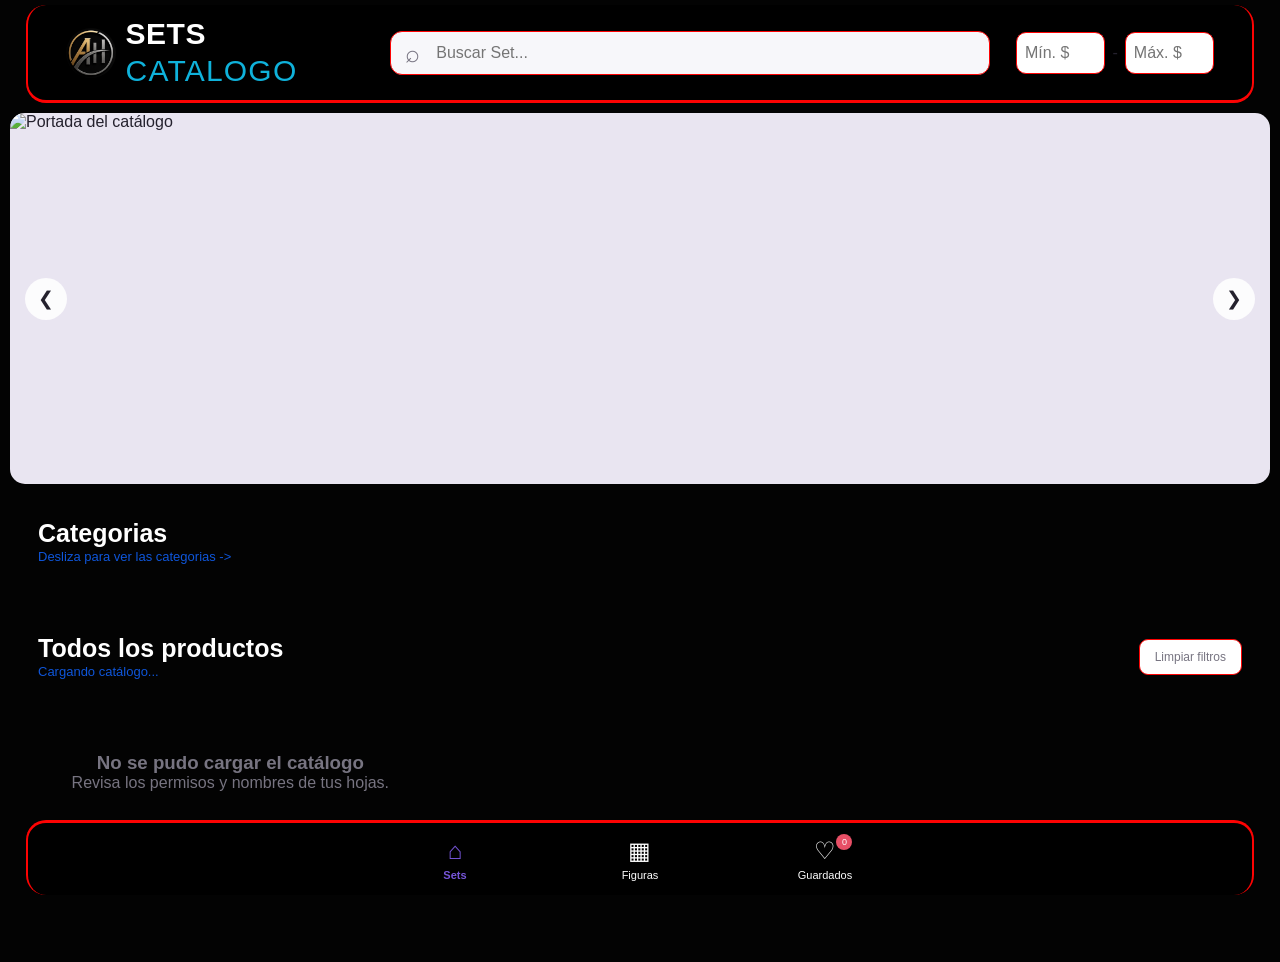
==== commit 7f4ee7dd: "nueva pagina" ====
--- a/index.html
+++ b/index.html
@@ -1,378 +1,170 @@
+
 <!DOCTYPE html>
 <html lang="es">
-
 <head>
     <meta charset="UTF-8">
-    <meta name="viewport" content="width=device-width, initial-scale=1.0" >
-    <title>AH | Catálogo Juguetes</title>
-
-    <!-- CSS -->
-    <link rel="stylesheet" href="css/estilos.css" >
-    <link rel="stylesheet" href="css/footer.css">
-
-    <!-- Google Fonts -->
-    <link rel="preconnect" href="https://fonts.googleapis.com">
-    <link rel="preconnect" href="https://fonts.gstatic.com" crossorigin >
-
-    <link
-        href="https://fonts.googleapis.com/css2?family=Anton&family=Inter:wght@400;500;600;700;800&display=swap"
-        rel="stylesheet"
-    >
-
+    <meta name="viewport" content="width=device-width, initial-scale=1.0">
+    <meta name="theme-color" content="#ffffff">
+    <title>Catálogo | Sets</title>
+    <link rel="stylesheet" href="css/styles.css">
 </head>
-
-
 <body>
 
-    <!-- PANTALLA DE BIENVENIDA -->
-    <div id="pantalla-bienvenida">
-        <div class="bienvenida-contenido" >
-            <div class="logo-bienvenida" >
-                <img src="img/Logo.png" alt="Alan Hinojosa" >
+    <!-- NAVEGACION SUPERIOR -->
+    <header class="topbar">
+        <a href="#" class="brand" id="brandHome">
+            <div class="brand-logo">
+                <img src="img/Logotipo.png" alt="">
             </div>
+            <div class="brand-info">
+                <strong>SETS</strong>
+                <span>CATALOGO</span>
+            </div>
+        </a>
 
-            <h1> CATÁLOGO JUGUETES </h1>
-        </div>
-    </div>
-
-
-
-    <!-- NAVBAR -->
-    <header class="navbar">
-
-        <!-- LOGO -->
-        <div class="navbar-logo" >
-            <div class="logo-circulo" >
-                <img src="img/Logo.png" alt="Logo" >
-            </div>
-
-            <div class="logo-texto" >
-                <strong> Alan Hinojosa </strong>
-
-                <span> CATÁLOGO JUGUETES </span>
-            </div>
+        <div class="search-container">
+            <span class="search-icon">⌕</span>
+            <input
+                type="search"
+                id="searchInput"
+                placeholder="Buscar Set..."
+                autocomplete="off"
+            >
         </div>
 
-
-        <!-- MENU ESCRITORIO -->
-        <nav class="menu-desktop">
-            <a href="#inicio"> Inicio </a>
-            <a href="#catalogo"> Catálogo </a>
-            <a href="#contacto"> Contacto </a>
-        </nav>
-
-        <a href="#contacto" style=" color: rgb(255, 255, 255); margin-right: 15px; " >Entregas</a>
-
-        <!-- BOTON MENU -->
-        <button 
-            class="boton-menu"
-            id="boton-menu"
-            aria-label="Abrir menú"
-            aria-expanded="false"
-        >
-
-            <span></span>
-            <span></span>
-            <span></span>
-
-        </button>
-
+        <div class="price-filters">
+            <input
+                type="number"
+                id="minPrice"
+                placeholder="Mín. $"
+                min="0"
+            >
+            <span>-</span>
+            <input
+                type="number"
+                id="maxPrice"
+                placeholder="Máx. $"
+                min="0"
+            >
+        </div>
     </header>
 
+    <main class="main-content">
+        <!-- HERO -->
+        <section class="hero-section">
+            <div class="hero" id="hero">
 
+                <img id="heroImage" src="" alt="Portada del catálogo">
 
-    <!-- MENU MOVIL -->
-    <nav class="menu-movil" id="menu-movil" >
-        <a href="#inicio"> Inicio </a>
-        <a href="#catalogo"> Catálogo </a>
-        <a href="#contacto"> Contacto </a>
-    </nav>
+                <div class="hero-title" id="heroTitle"></div>
 
+                <button class="hero-arrow hero-prev"
+                    id="heroPrev" aria-label="Imagen anterior">
+                    &#10094;
+                </button>
 
+                <button class="hero-arrow hero-next"
+                    id="heroNext" aria-label="Imagen siguiente">
+                    &#10095;
+                </button>
 
-    <!-- CONTENIDO -->
-    <main id="inicio">
+                <div class="hero-dots" id="heroDots"></div>
 
-        <!-- HERO -->
-        <section class="hero-contenedor" id="hero-contenedor" >
-            <div class="hero-slider" id="hero-slider" >
-                <div class="hero-cargando" >
-                    Cargando...
+            </div>
+        </section>
+
+        <!-- CATEGORIAS -->
+        <section class="categories-section" id="categoriesSection">
+
+            <div class="section-heading">
+                <div>
+                    <h2>Categorias</h2>
+                    <p>Desliza para ver las categorias -></p>
                 </div>
             </div>
 
-            <!-- FLECHA IZQUIERDA -->
-            <button
-                class="hero-flecha hero-anterior"
-                id="hero-anterior"
-                aria-label="Portada anterior"
-            >
-                &#10094;
-            </button>
-
-            <!-- FLECHA DERECHA -->
-            <button
-                class="hero-flecha hero-siguiente"
-                id="hero-siguiente"
-                aria-label="Portada siguiente"
-            >
-                &#10095;
-            </button>
-
-            <!-- PUNTOS -->
-            <div class="hero-puntos" id="hero-puntos" ></div>
+            <div class="categories-list" id="categoriesList">
+                <!-- Categorías generadas por JavaScript -->
+            </div>
 
         </section>
 
-        <!-- CURVA -->
-        <div class="curva-hero">
+        <!-- PRODUCTOS -->
+        <section class="products-section" id="productsSection">
 
-        </div>
-
-
-        <!-- CATALOGO -->
-        <section class="catalogo" id="catalogo" >
-
-            <!-- CATEGORIAS -->
-            <aside class="categorias" id="categorias" >
-                <div class="categorias-cargando">
-                    Cargando...
-                </div>
-            </aside>
-
-            <!-- PRODUCTOS -->
-            <div class="contenido-productos" id="contenido-productos" >
-                <div class="cargando" >
-                    Cargando catálogo...
-                </div>
-            </div>
-            
-        </section>
-
-
-        <!-- FOOTER -->
-        <footer class="footer-profesional"  id="contacto" >
-            <div class="footer-contenido">
-                <!-- PUNTOS DE ENTREGA -->
-                <section class="footer-entregas">
-                    <div class="footer-titulo">
-                        <span class="footer-linea"></span>
-                        <div>
-                            <p class="footer-mini-titulo">ENCUÉNTRANOS</p>
-                            <h2>Puntos de entrega</h2>
-                        </div>
-                    </div>
-                    <p class="footer-descripcion">
-                        Consulta ubicación y horarios.
-                    </p>
-
-                    <div class="puntos-entrega">
-                        <!-- PUNTO 1 -->
-                        <article class="punto-entrega">
-                            <a href="https://maps.app.goo.gl/tZ8EdHanod7JeGx78" target="_blank" rel="noopener noreferrer" class="mapa-entrega" >
-                                <iframe src="https://www.google.com/maps/embed?pb=!1m18!1m12!1m3!1d1068.4428064911424!2d-100.17494234344827!3d25.744162991925414!2m3!1f0!2f0!3f0!3m2!1i1024!2i768!4f13.1!3m3!1m2!1s0x8662ebd75a25e313%3A0x5266dd623d6b7a7d!2sSoriana%20H%C3%ADper%20Huinala!5e0!3m2!1ses!2smx!4v1789110131884!5m2!1ses!2smx" width="600" height="450" style="border:0;" allowfullscreen="" loading="lazy" referrerpolicy="strict-origin-when-cross-origin"></iframe>
-                                <div class="mapa-overlay"></div>
-                                <div class="ver-mapa">
-                                    Ver en Google Maps
-                                    <span>↗</span>
-                                </div>
-                            </a>
-                            
-                            <div class="info-entrega">
-                                <span class="numero-punto">01</span>
-                                <div class="info-punto">
-                                    <h3>Punto de entrega 1</h3>
-                                    <p class="direccion-punto">
-                                        <span>⌖</span>
-                                        Apadaca, Huinala
-                                    </p>
-                                    <div class="horario-punto">
-                                        <div>
-                                            <span>◷</span>
-                                            <strong>Horario</strong>
-                                        </div>
-                                        
-                                        <p>
-                                            Lunes - Domingo<br>
-                                            10:00 AM - 7:00 PM
-                                        </p>
-                                    </div>
-                                </div>
-                            </div>
-                        </article>
-  
-                        <!-- PUNTO 2 -->
-                         <article class="punto-entrega">
-                            <a href="https://maps.app.goo.gl/eEEbgxQojV1BezdXA" target="_blank" rel="noopener noreferrer" class="mapa-entrega" >
-                                <iframe src="https://www.google.com/maps/embed?pb=!1m18!1m12!1m3!1d898.4897618700442!2d-100.15556463901274!3d25.738867840896546!2m3!1f0!2f0!3f0!3m2!1i1024!2i768!4f13.1!3m3!1m2!1s0x8662e9d0514bd1cf%3A0x65b2bbe7ae8645d5!2sStation%2024%20Fitness%20Villas%20de%20Apodaca!5e0!3m2!1ses!2smx!4v1789111039147!5m2!1ses!2smx" width="600" height="450" style="border:0;" allowfullscreen="" loading="lazy" referrerpolicy="strict-origin-when-cross-origin"></iframe>
-                                <div class="mapa-overlay"></div>
-                                <div class="ver-mapa">
-                                    Ver en Google Maps
-                                    <span>↗</span>
-                                </div>
-                            </a>
-                            
-                            <div class="info-entrega">
-                                <span class="numero-punto">01</span>
-                                <div class="info-punto">
-                                    <h3>Punto de entrega 2</h3>
-                                    <p class="direccion-punto">
-                                        <span>⌖</span>
-                                        Apadaca, Huinala
-                                    </p>
-                                    <div class="horario-punto">
-                                        <div>
-                                            <span>◷</span>
-                                            <strong>Horario</strong>
-                                        </div>
-                                        
-                                        <p>
-                                            Todos los dias<br>
-                                            10:00 AM - 7:00 PM
-                                        </p>
-                                    </div>
-                                </div>
-                            </div>
-                        </article>
-                
-                    </div>
-                </section>
-
-
-
-        <!-- =========================
-             REDES SOCIALES
-        ========================== -->
-        <aside class="footer-social">
-
-            <div class="social-contenido">
-
-                <span class="social-etiqueta">
-                    CONECTA CON NOSOTROS
-                </span>
-
-                <h2>
-                    ¿Tienes alguna<br>
-                    <strong>pregunta?</strong>
-                </h2>
-
-                <p>
-                    Escríbenos directamente por nuestras redes
-                    sociales. Estamos para ayudarte.
-                </p>
-
-
-                <div class="social-botones">
-
-                    <!-- MESSENGER 
-                    <a
-                        href="https://m.me/alan.hg"
-                        target="_blank"
-                        rel="noopener noreferrer"
-                        class="social-boton messenger"
-                    >
-
-                        <div class="social-icono">
-
-                            <svg viewBox="0 0 24 24">
-                                <path d="M12 2C6.48 2 2 5.91 2 10.73c0 2.75 1.37 5.19 3.51 6.79V22l3.22-1.77c1.04.29 2.14.45 3.27.45 5.52 0 10-3.91 10-8.73S17.52 2 12 2Zm.99 11.64-2.55-2.72-4.98 2.72 5.48-5.82 2.62 2.72 4.91-2.72-5.48 5.82Z"/>
-                            </svg>
-
-                        </div>
-
-                        <div class="social-texto">
-                            <span>Escríbenos por</span>
-                            <strong>Messenger</strong>
-                        </div>
-
-                        <span class="social-flecha">↗</span>
-
-                    </a>
-                    -->
-
-
-                    <!-- INSTAGRAM -->
-                    <a
-                        href="https://www.instagram.com/alannabetsee/"
-                        target="_blank"
-                        rel="noopener noreferrer"
-                        class="social-boton instagram"
-                    >
-
-                        <div class="social-icono">
-
-                            <svg viewBox="0 0 24 24">
-                                <rect x="3" y="3" width="18" height="18" rx="5"></rect>
-                                <circle cx="12" cy="12" r="4"></circle>
-                                <circle cx="17.5" cy="6.5" r="1"></circle>
-                            </svg>
-
-                        </div>
-
-                        <div class="social-texto">
-                            <span>Síguenos en</span>
-                            <strong>Instagram</strong>
-                        </div>
-
-                        <span class="social-flecha">↗</span>
-
-                    </a>
-
+            <div class="products-heading">
+                <div>
+                    <h2 id="productsTitle">Todos los productos</h2>
+                    <p id="productsCount">Cargando catálogo...</p>
                 </div>
 
+                <button class="clear-filters" id="clearFilters">
+                    Limpiar filtros
+                </button>
+            </div>
 
-                <div class="social-separador"></div>
+            <div class="products-grid" id="productsGrid">
 
-
-                <div class="footer-marca">
-
-                    <img
-                        src="img/Logo.png"
-                        alt="Logo"
-                    >
-
-                    <div>
-                        <strong>Alan Hinojosa</strong>
-                        <span>Catalogo Juguetes</span>
-                    </div>
-
+                <div class="loading-message">
+                    Cargando productos...
                 </div>
 
             </div>
 
-        </aside>
+            <div class="pagination-message" id="emptyMessage" hidden>
+                <span>⌕</span>
+                <h3>No encontramos productos</h3>
+                <p>Intenta cambiar tu búsqueda o filtros.</p>
+            </div>
+
+        </section>
+
+    </main>
+
+    <!-- MODAL DE PRODUCTO -->
+    <div class="modal-overlay" id="productModal">
+
+        <div class="product-modal">
+
+            <button class="modal-close" id="modalClose">
+                &times;
+            </button>
+
+            <div class="modal-content" id="modalContent">
+                <!-- Información del producto -->
+            </div>
+
+        </div>
 
     </div>
 
+    <!-- NAVEGACION INFERIOR -->
+    <nav class="bottom-nav">
 
-    <!-- BARRA INFERIOR -->
-    <div class="footer-bottom">
+        <button class="nav-item active" data-view="home">
+            <span class="nav-icon">⌂</span>
+            <span>Sets</span>
+        </button>
 
-        <p>
-            © <span id="anio-footer"></span> Tu tienda.
-            Todos los derechos reservados.
-        </p>
+        <a href="FigurasAlan/index.html" class="linkfig">
+            <button class="nav-item" data-view="figures">
+            <span class="nav-icon">▦</span>
+            <span>Figuras</span>
+        </button>
+        </a>
 
-        <p>
-            Hecho con pasión para coleccionistas.
-        </p>
+        <button class="nav-item" data-view="saved">
+            <span class="nav-icon">♡</span>
+            <span>Guardados</span>
+            <span class="saved-counter" id="savedCounter">0</span>
+        </button>
 
-    </div>
+    </nav>
 
-</footer>
+    <div class="toast" id="toast"></div>
 
-    </main>
-
-
-    <!-- JAVASCRIPT -->
     <script src="js/config.js"></script>
-    <script src="js/sheets.js"></script>
-    <script src="js/portadas.js"></script>
-    <script src="js/sets.js"></script>
-    <script src="js/figuras.js"></script>
     <script src="js/app.js"></script>
-    <script src="js/footer.js"></script>
 
 </body>
-
-</html>+</html>
--- a/css/styles.css
+++ b/css/styles.css
@@ -0,0 +1,924 @@
+
+/* CONFIGURACION GENERAL */
+:root {
+    --primary: #7655d9;
+    --primary-light: #f0ebff;
+    --dark: #24212d;
+    --gray: #777481;
+    --light: #f7f7fa;
+    --border: #fd0303;
+    --white: #ffffff;
+
+    --page-padding: clamp(12px, 3vw, 38px);
+    --card-radius: 15px;
+}
+
+* {
+    margin: 0;
+    padding: 0;
+    box-sizing: border-box;
+}
+
+html {
+    scroll-behavior: smooth;
+    scroll-padding-top: 100px;
+}
+
+body {
+    font-family: Arial, Helvetica, sans-serif;
+    color: var(--dark);
+    background: rgb(3, 3, 3);
+    padding-bottom: 95px;
+}
+
+button, input {
+    font: inherit;
+}
+
+button {
+    cursor: pointer;
+}
+
+
+
+
+
+
+
+
+
+
+
+
+
+
+
+/* NAV SUPERIOR */
+.topbar {
+    position: sticky;
+    top: 5px;
+    z-index: 100;
+    display: flex;
+    align-items: center;
+    gap: clamp(10px, 2vw, 28px);
+    width: 96%;
+    margin-left: 2%;
+    margin-right: 2%;
+    min-height: 76px;
+    padding: 12px var(--page-padding);
+    background: rgb(0, 0, 0);
+    border-bottom: 3px solid var(--border);
+    border-left: 2px solid var(--border);
+    border-right: 2px solid var(--border);
+    backdrop-filter: blur(12px);
+    border-radius: 20px 20px 20px 20px;
+}
+
+.brand {
+    display: flex;
+    align-items: center;
+    gap: 10px;
+    color: var(--dark);
+    text-decoration: none;
+    flex-shrink: 0;
+}
+
+.brand-logo {
+    width: 50px;
+    height: 50px;
+    display: grid;
+    place-items: center;
+    border-radius: 12px;
+    background: rgba(0, 0, 0, 0);
+    color: white;
+    font-weight: 800;
+    font-size: 17px;
+}
+
+.brand-logo img{
+    width: 100%;
+    border-radius: 50%;
+}
+
+.brand-info {
+    display: flex;
+    flex-direction: column;
+    gap: 3px;
+}
+
+.brand-info strong {
+    font-size: 30px;
+    color: white;
+    letter-spacing: .5px;
+}
+
+.brand-info span {
+    font-size: 30px;
+    color: rgb(15, 178, 219);
+    letter-spacing: 1.2px;
+}
+
+.search-container {
+    position: relative;
+    flex: 1;
+    max-width: 600px;
+    margin-left: auto;
+}
+
+.search-icon {
+    position: absolute;
+    left: 15px;
+    top: 50%;
+    transform: translateY(-50%);
+    font-size: 25px;
+    color: var(--gray);
+}
+
+.search-container input {
+    width: 100%;
+    height: 44px;
+    padding: 0 15px 0 45px;
+    border: 1px solid var(--border);
+    border-radius: 12px;
+    outline: none;
+    background: var(--light);
+    transition: .2s;
+}
+
+.search-container input:focus {
+    border-color: var(--primary);
+    background: white;
+}
+
+.price-filters {
+    display: flex;
+    align-items: center;
+    gap: 7px;
+}
+
+.price-filters input {
+    width: clamp(65px, 7vw, 100px);
+    height: 42px;
+    border: 1px solid var(--border);
+    border-radius: 10px;
+    padding: 8px;
+    outline: none;
+}
+
+.price-filters input:focus {
+    border-color: var(--primary);
+}
+
+
+
+
+
+
+
+
+
+
+
+
+
+
+
+/* CONTENIDO */
+.main-content {
+    width: 100%;
+    max-width: 1700px;
+    margin: auto;
+}
+
+
+/* HERO */
+.hero-section {
+    padding: 15px 10px 0;
+}
+
+.hero {
+    width: 100%;
+    height: clamp(160px, 29vw, 390px);
+    position: relative;
+    overflow: hidden;
+    border-radius: 15px;
+    background: #e9e5f1;
+}
+
+.hero img {
+    width: 100%;
+    height: 100%;
+    display: block;
+    object-fit: cover;
+    transition: opacity .3s ease;
+}
+
+.hero-title {
+    position: absolute;
+    bottom: 35px;
+    left: 25px;
+    color: white;
+    font-size: clamp(14px, 2vw, 24px);
+    font-weight: bold;
+    text-shadow: 0 2px 8px #0008;
+    pointer-events: none;
+}
+
+.hero-arrow {
+    position: absolute;
+    top: 50%;
+    transform: translateY(-50%);
+
+    width: 42px;
+    height: 42px;
+
+    border: none;
+    border-radius: 50%;
+    background: #ffffffdf;
+    color: var(--dark);
+
+    font-size: 19px;
+    transition: .2s;
+}
+
+.hero-arrow:hover {
+    background: var(--primary);
+    color: white;
+}
+
+.hero-prev {
+    left: 15px;
+}
+
+.hero-next {
+    right: 15px;
+}
+
+.hero-dots {
+    position: absolute;
+    bottom: 13px;
+    left: 50%;
+    transform: translateX(-50%);
+    display: flex;
+    gap: 7px;
+}
+
+.hero-dot {
+    width: 8px;
+    height: 8px;
+    border-radius: 50%;
+    border: none;
+    background: #ffffffa0;
+}
+
+.hero-dot.active {
+    width: 23px;
+    border-radius: 10px;
+    background: white;
+}
+
+/* =========================================
+   CATEGORIAS
+========================================= */
+
+.categories-section {
+    padding: 35px var(--page-padding) 10px;
+}
+
+.section-heading h2,
+.products-heading h2 {
+    font-size: clamp(19px, 2vw, 25px);
+    margin-bottom: 1px;
+    color: white;
+}
+
+.section-heading p,
+.products-heading p {
+    color: rgb(15, 86, 218);
+    font-size: 13px;
+}
+
+.categories-list {
+    display: flex;
+    gap: 12px;
+    overflow-x: auto;
+    padding: 20px 2px 15px;
+    scrollbar-width: thin;
+}
+
+.category-button {
+    flex: 0 0 auto;
+    min-width: 105px;
+    padding: 13px 16px;
+
+    display: flex;
+    flex-direction: column;
+    align-items: center;
+    gap: 9px;
+
+    border: 3px solid var(--border);
+    border-radius: 14px;
+    background: rgb(252, 251, 251);
+    color: var(--dark);
+
+    transition: .2s;
+}
+
+.category-icon {
+    width: 100px;
+    height: 100px;
+    display: grid;
+    place-items: center;
+    background: var(--light);
+    border-radius: 12px;
+    font-size: 22px;
+}
+
+
+/* IMAGENES DE CATEGORIAS */
+
+.category-photo {
+    width: 100px;
+    height: 100px;
+    padding: 0;
+    overflow: hidden;
+    border-radius: 12px;
+    background: #ffffff;
+}
+
+.category-photo img {
+    width: 100%;
+    display: block;
+    object-fit: cover;
+    transition: transform .3s ease;
+}
+
+.category-button:hover .category-photo img {
+    transform: scale(1.08);
+}
+
+/* Categorias con imagen un poco mas grandes */
+
+.category-button:has(.category-photo) {
+    min-width: 115px;
+    padding: 12px;
+}
+
+
+.category-button span:last-child {
+    font-size: 12px;
+    font-weight: 600;
+}
+
+.category-button:hover,
+.category-button.active {
+    border-color: var(--primary);
+    background: var(--primary-light);
+    color: var(--primary);
+}
+
+/* =========================================
+   PRODUCTOS
+========================================= */
+
+.products-section {
+    padding: 25px var(--page-padding);
+}
+
+.products-heading {
+    display: flex;
+    justify-content: space-between;
+    align-items: center;
+    gap: 15px;
+    margin-bottom: 23px;
+}
+
+.clear-filters {
+    padding: 10px 15px;
+    background: white;
+    border: 1px solid var(--border);
+    border-radius: 9px;
+    color: var(--gray);
+    font-size: 12px;
+}
+
+.clear-filters:hover {
+    color: var(--primary);
+    border-color: var(--primary);
+}
+
+.products-grid {
+    display: grid;
+    grid-template-columns: repeat(3, minmax(0, 1fr));
+    gap: clamp(12px, 2vw, 25px);
+}
+
+.product-card {
+    position: relative;
+    overflow: hidden;
+    background: white;
+    border: 1px solid var(--border);
+    border-radius: var(--card-radius);
+    cursor: pointer;
+    transition: transform .25s, box-shadow .25s;
+}
+
+.product-card:hover {
+    transform: translateY(-4px);
+    box-shadow: 0 10px 30px #0000000c;
+}
+
+.product-image-container {
+    position: relative;
+    width: 100%;
+    aspect-ratio: 1 / 1;
+    background: #ffffff;
+    overflow: hidden;
+}
+
+.product-image {
+    width: 100%;
+    height: 100%;
+    object-fit: contain;
+    display: block;
+    transition: transform .3s;
+}
+
+.product-card:hover .product-image {
+    transform: scale(1.04);
+}
+
+.promo-label {
+    position: absolute;
+    top: 12px;
+    left: 10px;
+    padding: 7px 10px;
+    border-radius: 7px;
+    background: #ff0127;
+    color: white;
+    font-size: 10px;
+    font-weight: bold;
+    max-width: 95%;
+}
+
+.favorite-button {
+    position: absolute;
+    top: 10px;
+    right: 10px;
+    width: 36px;
+    height: 36px;
+    display: grid;
+    place-items: center;
+
+    border: none;
+    border-radius: 50%;
+    background: #ffffffeb;
+    border: 1px solid rgb(76, 76, 77);
+    color: #000000;
+    font-size: 20px;
+    z-index: 2;
+    transition: .2s;
+    box-shadow: black
+}
+
+.favorite-button.saved {
+    
+    color: #ff0329fb;
+    background: #ffffff;
+}
+
+.product-info {
+    padding: clamp(10px, 1.4vw, 17px);
+}
+
+.product-category {
+    color: var(--primary);
+    font-size: 11px;
+    font-weight: 700;
+    text-transform: uppercase;
+    letter-spacing: .4px;
+}
+
+.product-title {
+    font-size: clamp(12px, 1.1vw, 15px);
+    line-height: 1.4;
+    margin: 8px 0 12px;
+
+    display: -webkit-box;
+    -webkit-line-clamp: 2;
+    -webkit-box-orient: vertical;
+    overflow: hidden;
+
+    min-height: 40px;
+}
+
+.product-price {
+    font-size: clamp(16px, 1.5vw, 19px);
+    font-weight: 800;
+    color: red;
+}
+
+.consult-price {
+    font-size: 12px;
+    color: var(--primary);
+    font-weight: 700;
+}
+
+/* =========================================
+   MENSAJES
+========================================= */
+
+.loading-message,
+.pagination-message {
+    text-align: center;
+    padding: 50px 15px;
+    color: var(--gray);
+}
+
+.pagination-message span {
+    font-size: 35px;
+}
+
+.pagination-message h3 {
+    margin: 10px 0;
+    color: var(--dark);
+}
+
+[hidden] {
+    display: none !important;
+}
+
+/* =========================================
+   MODAL
+========================================= */
+
+.modal-overlay {
+    position: fixed;
+    inset: 0;
+    z-index: 300;
+
+    display: none;
+    align-items: center;
+    justify-content: center;
+
+    padding: 15px;
+    background: #0009;
+    backdrop-filter: blur(4px);
+}
+
+.modal-overlay.open {
+    display: flex;
+}
+
+.product-modal {
+    position: relative;
+    width: 100%;
+    max-width: 850px;
+    max-height: 90vh;
+    overflow-y: auto;
+
+    background: white;
+    border-radius: 18px;
+    animation: modalIn .25s ease;
+}
+
+@keyframes modalIn {
+    from {
+        opacity: 0;
+        transform: translateY(15px);
+    }
+    to {
+        opacity: 1;
+        transform: translateY(0);
+    }
+}
+
+.modal-close {
+    position: absolute;
+    top: 12px;
+    right: 12px;
+    z-index: 5;
+
+    width: 38px;
+    height: 38px;
+    border: none;
+    border-radius: 50%;
+    background: white;
+    font-size: 25px;
+}
+
+.modal-product-layout {
+    display: grid;
+    grid-template-columns: 1fr 1fr;
+}
+
+.modal-product-image {
+    min-height: 350px;
+    background: #f5f5f7;
+}
+
+.modal-product-image img {
+    width: 100%;
+    height: 100%;
+    min-height: 350px;
+    object-fit: contain;
+}
+
+.modal-product-info {
+    padding: clamp(22px, 4vw, 40px);
+    display: flex;
+    flex-direction: column;
+    justify-content: center;
+}
+
+.modal-product-info h2 {
+    font-size: clamp(19px, 2.5vw, 27px);
+    line-height: 1.3;
+    margin: 13px 0;
+}
+
+.modal-description {
+    margin-top: 20px;
+    color: var(--gray);
+    line-height: 1.7;
+    font-size: 14px;
+    white-space: pre-line;
+}
+
+.modal-favorite {
+    margin-top: 25px;
+    padding: 13px;
+    border: none;
+    border-radius: 10px;
+    color: white;
+    background: var(--primary);
+    font-weight: bold;
+}
+
+/* =========================================
+   NAV INFERIOR
+========================================= */
+
+.bottom-nav {
+    position: fixed;
+    bottom: 5px;
+    left: 0;
+    z-index: 200;
+
+    
+    width: 96%;
+    margin-left: 2%;
+    margin-right: 2%;
+    border-radius: 20px 20px 20px 20px;
+    min-height: 75px;
+
+    display: flex;
+    align-items: center;
+    justify-content: center;
+    gap: clamp(25px, 10vw, 120px);
+
+    padding: 8px 15px calc(8px + env(safe-area-inset-bottom));
+
+    background: rgb(0, 0, 0);
+    border-left: 2px solid var(--border);
+    border-right: 2px solid var(--border);
+    border-top: 3px solid var(--border);
+    backdrop-filter: blur(12px);
+}
+
+.bottom-nav a{
+    text-decoration: none; 
+}
+
+.nav-item {
+    position: relative;
+    min-width: 65px;
+    display: flex;
+    flex-direction: column;
+    align-items: center;
+    gap: 4px;
+
+    
+
+    border: none;
+    background: transparent;
+    color: #fdfdfd;
+    font-size: 11px;
+}
+
+.nav-icon {
+    font-size: 24px;
+    line-height: 1.2;
+    
+}
+
+.nav-item.active {
+    color: var(--primary);
+   
+    font-weight: bold;
+}
+
+.saved-counter {
+    position: absolute;
+    top: -3px;
+    right: 5px;
+    background: #e84f66;
+    color: white;
+    font-size: 9px;
+    border-radius: 50%;
+    min-width: 16px;
+    height: 16px;
+    display: grid;
+    place-items: center;
+}
+
+.saved-counter:empty {
+    display: none;
+}
+
+/* =========================================
+   NOTIFICACIONES
+========================================= */
+
+.toast {
+    position: fixed;
+    bottom: 95px;
+    left: 50%;
+    transform: translateX(-50%) translateY(15px);
+
+    padding: 12px 20px;
+    border-radius: 10px;
+    background: var(--dark);
+    color: white;
+    font-size: 13px;
+
+    opacity: 0;
+    pointer-events: none;
+    transition: .25s;
+    z-index: 500;
+}
+
+.toast.show {
+    opacity: 1;
+    transform: translateX(-50%) translateY(0);
+}
+
+/* =========================================
+   TABLETS
+========================================= */
+
+@media (max-width: 900px) {
+    .topbar {
+        flex-wrap: wrap;
+    }
+
+    .brand {
+        order: 1;
+    }
+
+    .price-filters {
+        order: 2;
+        margin-left: auto;
+    }
+
+    .search-container {
+        order: 3;
+        max-width: none;
+        flex-basis: 100%;
+    }
+
+    .products-grid {
+        grid-template-columns: repeat(2, minmax(0, 1fr));
+    }
+}
+
+/* =========================================
+   CELULARES
+========================================= */
+
+@media (max-width: 520px) {
+
+    :root {
+        --page-padding: 12px;
+    }
+
+    .topbar {
+        gap: 10px;
+        padding: 10px 12px;
+    }
+
+    .brand-logo {
+        width: 38px;
+        height: 38px;
+    }
+
+    .brand-info strong {
+        font-size: 12px;
+    }
+
+    .brand-info span {
+        font-size: 8px;
+    }
+
+    .price-filters input {
+        width: 70px;
+        height: 37px;
+        font-size: 12px;
+    }
+
+    .search-container input {
+        height: 40px;
+        font-size: 13px;
+    }
+
+    .hero-section {
+        padding: 10px 10px 0;
+    }
+
+    .hero {
+        height: clamp(155px, 48vw, 230px);
+        border-radius: 10px;
+    }
+
+    .hero-arrow {
+        width: 33px;
+        height: 33px;
+        font-size: 15px;
+    }
+
+    .categories-section {
+        padding-top: 27px;
+    }
+
+    .category-button {
+        min-width: 90px;
+        padding: 10px;
+    }
+
+    .products-grid {
+        grid-template-columns: repeat(2, minmax(0, 1fr));
+        gap: 10px;
+    }
+
+    .product-info {
+        padding: 10px;
+    }
+
+    .product-title {
+        font-size: 15px;
+        min-height: 35px;
+    }
+
+    .product-image-container {
+        aspect-ratio: 1 / 1;
+    }
+
+    .promo-label {
+        top: 7px;
+        left: 7px;
+        padding: 5px 7px;
+        font-size: 25px;
+    }
+
+    .favorite-button {
+        top: 7px;
+        right: 7px;
+        width: 30px;
+        height: 30px;
+        font-size: 20px;
+    }
+
+    .products-heading {
+        align-items: flex-start;
+    }
+
+    .clear-filters {
+        padding: 8px;
+        font-size: 10px;
+    }
+
+    .bottom-nav {
+        justify-content: space-around;
+        gap: 0;
+    }
+
+    .modal-product-layout {
+        grid-template-columns: 1fr;
+    }
+
+    .modal-product-image,
+    .modal-product-image img {
+        min-height: 230px;
+        max-height: 300px;
+    }
+}
+
+@media (max-width: 350px) {
+    .products-grid {
+        grid-template-columns: 1fr;
+    }
+
+    .price-filters input {
+        width: 58px;
+    }
+}
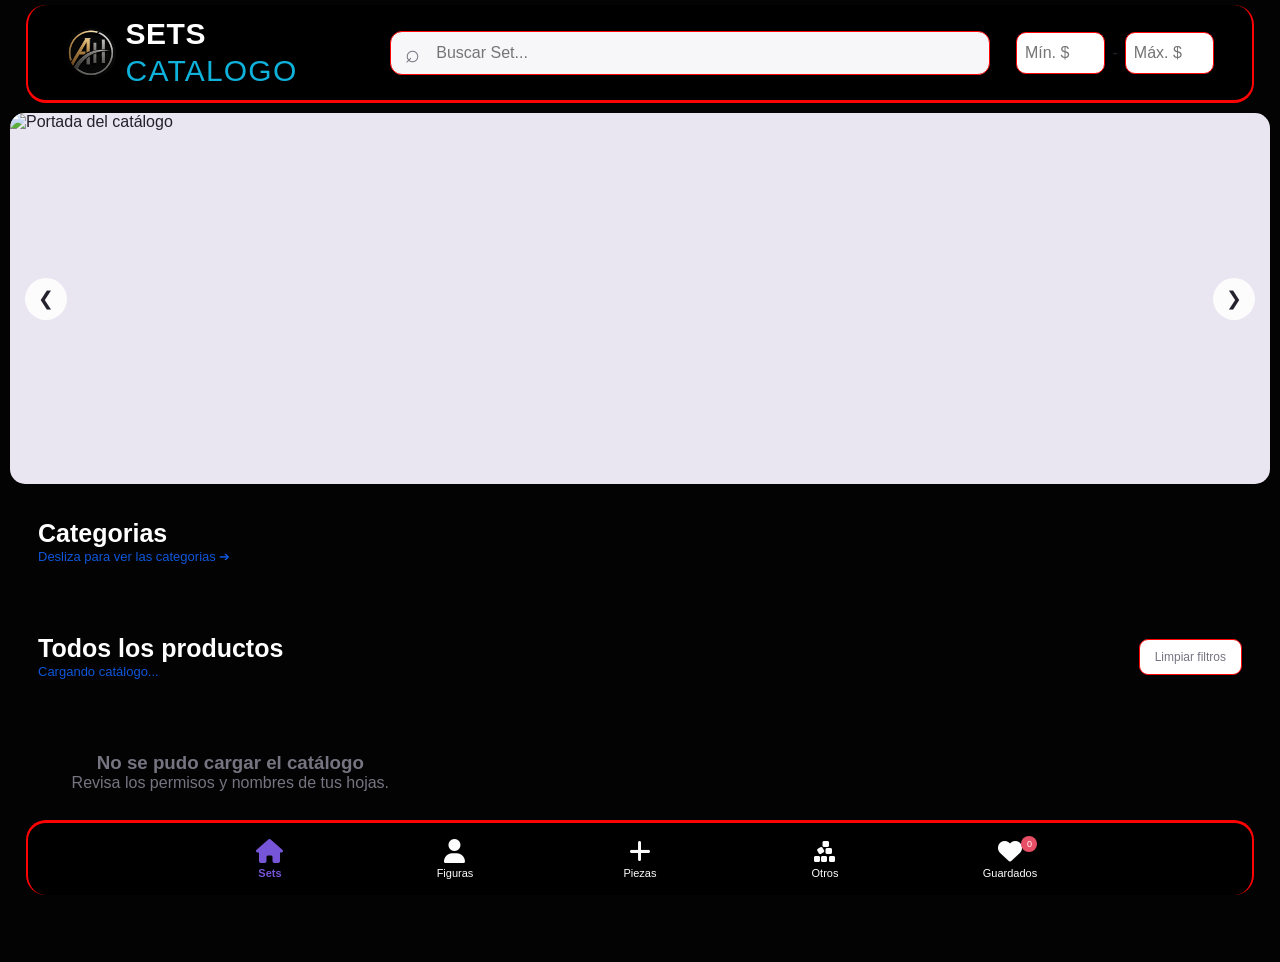
==== commit d2bf5d4d: "Add files via upload" ====
--- a/index.html
+++ b/index.html
@@ -1,4 +1,3 @@
-
 <!DOCTYPE html>
 <html lang="es">
 <head>
@@ -7,6 +6,8 @@
     <meta name="theme-color" content="#ffffff">
     <title>Catálogo | Sets</title>
     <link rel="stylesheet" href="css/styles.css">
+    <link rel="stylesheet" href="https://cdnjs.cloudflare.com/ajax/libs/font-awesome/6.5.2/css/all.min.css">
+
 </head>
 <body>
 
@@ -24,32 +25,23 @@
 
         <div class="search-container">
             <span class="search-icon">⌕</span>
-            <input
-                type="search"
-                id="searchInput"
-                placeholder="Buscar Set..."
-                autocomplete="off"
-            >
+            <input type="search" id="searchInput" placeholder="Buscar Set..." autocomplete="off">
         </div>
 
         <div class="price-filters">
-            <input
-                type="number"
-                id="minPrice"
-                placeholder="Mín. $"
-                min="0"
-            >
+            <input type="number" id="minPrice" placeholder="Mín. $" min="0">
             <span>-</span>
-            <input
-                type="number"
-                id="maxPrice"
-                placeholder="Máx. $"
-                min="0"
-            >
+            <input type="number" id="maxPrice" placeholder="Máx. $" min="0">
         </div>
     </header>
 
+
+
+
+
+    <!-- CONTENIDO -->
     <main class="main-content">
+
         <!-- HERO -->
         <section class="hero-section">
             <div class="hero" id="hero">
@@ -79,7 +71,7 @@
             <div class="section-heading">
                 <div>
                     <h2>Categorias</h2>
-                    <p>Desliza para ver las categorias -></p>
+                    <p>Desliza para ver las categorias ➔ </p>
                 </div>
             </div>
 
@@ -121,6 +113,10 @@
 
     </main>
 
+
+
+
+
     <!-- MODAL DE PRODUCTO -->
     <div class="modal-overlay" id="productModal">
 
@@ -138,23 +134,41 @@
 
     </div>
 
+
+
+
+
     <!-- NAVEGACION INFERIOR -->
     <nav class="bottom-nav">
-
         <button class="nav-item active" data-view="home">
-            <span class="nav-icon">⌂</span>
+            <i class="fa-solid fa-house"></i>
             <span>Sets</span>
         </button>
 
         <a href="FigurasAlan/index.html" class="linkfig">
             <button class="nav-item" data-view="figures">
-            <span class="nav-icon">▦</span>
-            <span>Figuras</span>
-        </button>
+                <i class="fa-solid fa-user"></i>
+                <span>Figuras</span>
+            </button>
         </a>
 
+        <a href="Piezas/index.html" class="linkfig">
+            <button class="nav-item" data-view="figures">
+                <i class="fa-solid fa-plus"></i>
+                <span>Piezas</span>
+            </button>
+        </a>
+
+        <a href="Otros/index.html" class="linkfig">
+            <button class="nav-item" data-view="figures">
+                <i class="fa-solid fa-cubes-stacked"></i>
+                <span>Otros</span>
+            </button>
+        </a>    
+        
+
         <button class="nav-item" data-view="saved">
-            <span class="nav-icon">♡</span>
+            <i class="fa-solid fa-heart"></i>
             <span>Guardados</span>
             <span class="saved-counter" id="savedCounter">0</span>
         </button>
--- a/css/styles.css
+++ b/css/styles.css
@@ -1,5 +1,3 @@
-
-/* CONFIGURACION GENERAL */
 :root {
     --primary: #7655d9;
     --primary-light: #f0ebff;
@@ -51,9 +49,11 @@
 
 
 
-
-
-/* NAV SUPERIOR */
+/* ====================================================*/
+/* ====================================================*/
+/* =============== NAVEGACION SUPERIOR =============== */
+/* ====================================================*/
+/* ====================================================*/
 .topbar {
     position: sticky;
     top: 5px;
@@ -183,7 +183,11 @@
 
 
 
-/* CONTENIDO */
+/* ====================================================*/
+/* ====================================================*/
+/* ==================== CONTENIDO ==================== */
+/* ====================================================*/
+/* ====================================================*/
 .main-content {
     width: 100%;
     max-width: 1700px;
@@ -191,7 +195,12 @@
 }
 
 
-/* HERO */
+
+
+
+/* ====================================================*/
+/* ====================== HRRO ======================= */
+/* ====================================================*/
 .hero-section {
     padding: 15px 10px 0;
 }
@@ -228,10 +237,8 @@
     position: absolute;
     top: 50%;
     transform: translateY(-50%);
-
     width: 42px;
     height: 42px;
-
     border: none;
     border-radius: 50%;
     background: #ffffffdf;
@@ -277,10 +284,13 @@
     background: white;
 }
 
-/* =========================================
-   CATEGORIAS
-========================================= */
-
+
+
+
+
+/* ====================================================*/
+/* =================== CATEGORIAS ==================== */
+/* ====================================================*/
 .categories-section {
     padding: 35px var(--page-padding) 10px;
 }
@@ -334,9 +344,6 @@
     font-size: 22px;
 }
 
-
-/* IMAGENES DE CATEGORIAS */
-
 .category-photo {
     width: 100px;
     height: 100px;
@@ -357,13 +364,10 @@
     transform: scale(1.08);
 }
 
-/* Categorias con imagen un poco mas grandes */
-
 .category-button:has(.category-photo) {
     min-width: 115px;
     padding: 12px;
 }
-
 
 .category-button span:last-child {
     font-size: 12px;
@@ -377,10 +381,13 @@
     color: var(--primary);
 }
 
-/* =========================================
-   PRODUCTOS
-========================================= */
-
+
+
+
+
+/* ====================================================*/
+/* ==================== PRODUCTOS ==================== */
+/* ====================================================*/
 .products-section {
     padding: 25px var(--page-padding);
 }
@@ -548,10 +555,25 @@
     display: none !important;
 }
 
-/* =========================================
-   MODAL
-========================================= */
-
+
+
+
+
+
+
+
+
+
+
+
+
+
+
+/* ====================================================*/
+/* ====================================================*/
+/* ================= MODAL DE PRODUCTO ================ */
+/* ====================================================*/
+/* ====================================================*/
 .modal-overlay {
     position: fixed;
     inset: 0;
@@ -655,30 +677,40 @@
     font-weight: bold;
 }
 
-/* =========================================
-   NAV INFERIOR
-========================================= */
-
+
+
+
+
+
+
+
+
+
+
+
+
+
+
+/* ====================================================*/
+/* ====================================================*/
+/* =============== NAVEGACION INFERIOR =============== */
+/* ====================================================*/
+/* ====================================================*/
 .bottom-nav {
     position: fixed;
     bottom: 5px;
     left: 0;
     z-index: 200;
-
-    
     width: 96%;
     margin-left: 2%;
     margin-right: 2%;
     border-radius: 20px 20px 20px 20px;
     min-height: 75px;
-
     display: flex;
     align-items: center;
     justify-content: center;
     gap: clamp(25px, 10vw, 120px);
-
     padding: 8px 15px calc(8px + env(safe-area-inset-bottom));
-
     background: rgb(0, 0, 0);
     border-left: 2px solid var(--border);
     border-right: 2px solid var(--border);
@@ -697,24 +729,20 @@
     flex-direction: column;
     align-items: center;
     gap: 4px;
-
-    
-
     border: none;
     background: transparent;
     color: #fdfdfd;
     font-size: 11px;
 }
 
-.nav-icon {
+i {
     font-size: 24px;
     line-height: 1.2;
     
 }
 
 .nav-item.active {
-    color: var(--primary);
-   
+    color: var(--primary);   
     font-weight: bold;
 }
 
@@ -736,6 +764,21 @@
     display: none;
 }
 
+
+
+
+
+
+
+
+
+
+
+
+
+
+
+
 /* =========================================
    NOTIFICACIONES
 ========================================= */
@@ -922,3 +965,317 @@
         width: 58px;
     }
 }
+
+
+
+
+
+
+
+
+
+
+
+
+
+
+
+
+
+
+
+
+
+
+
+
+
+
+
+
+
+
+
+
+
+
+
+
+
+
+
+
+
+
+
+
+
+
+
+
+
+
+
+
+
+
+
+
+
+
+
+
+
+
+
+
+
+
+
+
+
+
+
+
+
+
+
+
+
+
+
+
+
+
+
+
+
+
+
+
+
+
+
+
+
+
+
+
+
+
+
+
+
+
+
+
+
+
+
+
+
+
+
+
+
+
+
+
+
+
+
+
+
+
+
+
+/* =========================================
+   CATALOGO DE PIEZAS
+========================================= */
+
+.pieces-section {
+    padding: 30px var(--page-padding);
+}
+
+.pieces-overline {
+    color: var(--primary);
+    font-size: 11px;
+    font-weight: 800;
+    letter-spacing: 1.5px;
+}
+
+.pieces-heading h2 {
+    font-size: clamp(23px, 3vw, 32px);
+    margin: 8px 0;
+}
+
+.pieces-heading p {
+    color: var(--gray);
+    font-size: 13px;
+}
+
+.pieces-main-categories {
+    margin-top: 30px;
+}
+
+.pieces-section-title {
+    display: flex;
+    align-items: baseline;
+    gap: 12px;
+    margin-bottom: 15px;
+}
+
+.pieces-section-title h3 {
+    font-size: 17px;
+}
+
+.pieces-section-title span {
+    color: var(--gray);
+    font-size: 12px;
+}
+
+/* CATEGORIAS PRINCIPALES */
+
+.pieces-category-grid {
+    display: grid;
+    grid-template-columns: repeat(
+        auto-fill,
+        minmax(clamp(105px, 13vw, 155px), 1fr)
+    );
+
+    gap: clamp(10px, 2vw, 20px);
+}
+
+.pieces-category-card {
+    padding: 10px;
+    border: 1px solid var(--border);
+    border-radius: 15px;
+    background: white;
+    cursor: pointer;
+    text-align: center;
+    transition: .25s;
+}
+
+.pieces-category-card:hover {
+    transform: translateY(-4px);
+    box-shadow: 0 8px 22px #0000000d;
+}
+
+.pieces-category-card.active {
+    border: 2px solid var(--primary);
+    background: var(--primary-light);
+}
+
+.pieces-category-image {
+    width: 100%;
+    aspect-ratio: 1 / 1;
+    overflow: hidden;
+    border-radius: 11px;
+    background: var(--light);
+}
+
+.pieces-category-image img {
+    width: 100%;
+    height: 100%;
+    object-fit: cover;
+    display: block;
+}
+
+.pieces-category-card h4 {
+    font-size: 13px;
+    margin-top: 10px;
+}
+
+/* SUBCATEGORIAS */
+
+.pieces-subcategories {
+    margin-top: 30px;
+}
+
+.pieces-subcategory-list {
+    display: flex;
+    gap: 9px;
+    overflow-x: auto;
+    padding: 5px 2px 13px;
+    scrollbar-width: thin;
+}
+
+.pieces-subcategory-button {
+    flex: 0 0 auto;
+    padding: 10px 17px;
+    border: 1px solid var(--border);
+    border-radius: 30px;
+    background: white;
+    color: var(--dark);
+    font-size: 12px;
+    transition: .2s;
+}
+
+.pieces-subcategory-button:hover,
+.pieces-subcategory-button.active {
+    background: var(--primary);
+    border-color: var(--primary);
+    color: white;
+}
+
+/* PRODUCTOS */
+
+.pieces-products {
+    margin-top: 25px;
+    padding-top: 25px;
+    border-top: 1px solid var(--border);
+}
+
+/* En las piezas no existen filtros de precio */
+
+body.pieces-view .price-filters {
+    display: none;
+}
+
+/* Mostrar únicamente la nueva ventana */
+
+body.pieces-view .hero-section,
+body.pieces-view #categoriesSection,
+body.pieces-view #productsSection {
+    display: none;
+}
+
+body.pieces-view #piecesSection {
+    display: block;
+}
+
+/* RESPONSIVE */
+
+@media (max-width: 600px) {
+
+    .pieces-section {
+        padding: 22px 12px;
+    }
+
+    .pieces-category-grid {
+        grid-template-columns: repeat(3, minmax(0, 1fr));
+        gap: 9px;
+    }
+
+    .pieces-category-card {
+        padding: 7px;
+    }
+
+    .pieces-category-card h4 {
+        font-size: 11px;
+    }
+
+    .pieces-section-title {
+        flex-direction: column;
+        gap: 4px;
+    }
+
+}
+
+@media (max-width: 350px) {
+
+    .pieces-category-grid {
+        grid-template-columns: repeat(2, minmax(0, 1fr));
+    }
+
+}
